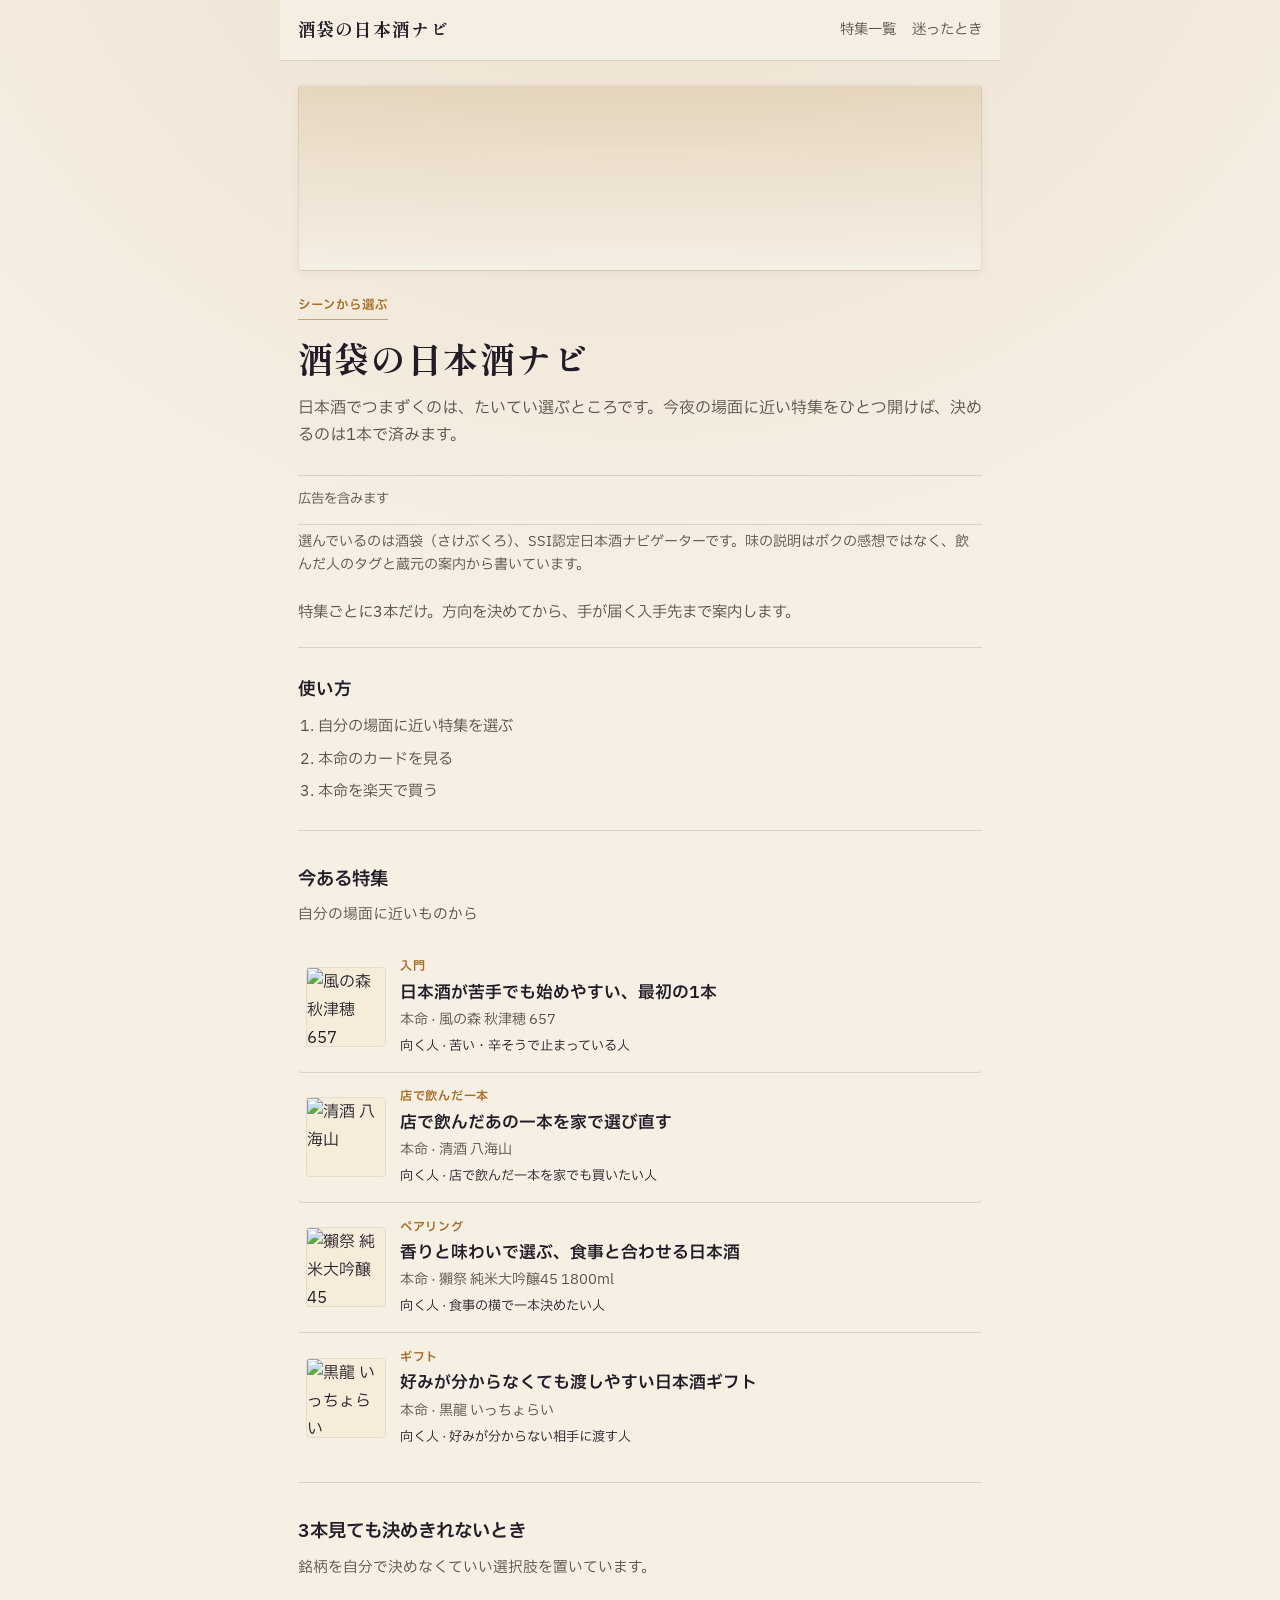
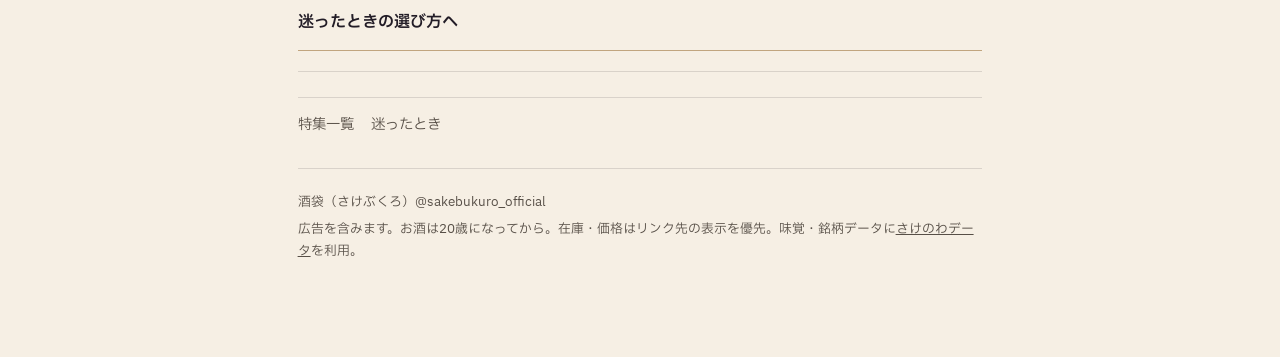
==== index.html @ a102de70 "Publish Wave 9 closing CTAs and Wave 10 article friction. Co-authored-by: Cursor <cursoragent@cursor" ====
<!doctype html>
<html lang="ja">
<head>
  <meta charset="utf-8" />
  <meta name="viewport" content="width=device-width, initial-scale=1" />
  <meta name="description" content="日本酒を避けてきた人と、店で飲んだ一本を家で探している人へ。場面ごとに3本だけ選んで、買える場所まで置いています。" />
  <title>酒袋の日本酒ナビ</title>
  
  <link rel="canonical" href="https://sarima-gh.github.io/sakebukuro-landing/" />
  <meta property="og:type" content="website" />
  <meta property="og:title" content="酒袋の日本酒ナビ" />
  <meta property="og:description" content="日本酒を避けてきた人と、店で飲んだ一本を家で探している人へ。場面ごとに3本だけ選んで、買える場所まで置いています。" />
  <meta property="og:url" content="https://sarima-gh.github.io/sakebukuro-landing/" />
  <meta property="og:site_name" content="酒袋の日本酒ナビ" />
  
  <meta property="og:image" content="https://sarima-gh.github.io/sakebukuro-landing/assets/bg-sake-set.jpg" />
  <meta name="twitter:image" content="https://sarima-gh.github.io/sakebukuro-landing/assets/bg-sake-set.jpg" />

  <meta name="twitter:card" content="summary_large_image" />
  <meta name="twitter:title" content="酒袋の日本酒ナビ" />
  <meta name="twitter:description" content="日本酒を避けてきた人と、店で飲んだ一本を家で探している人へ。場面ごとに3本だけ選んで、買える場所まで置いています。" />

  <link rel="stylesheet" href="./assets/site.css" />
  
</head>
<body>
<header class="site-header">
  <a class="brand" href="./index.html" id="brand-home">酒袋の日本酒ナビ</a>
  <nav>
    <a href="./index.html" id="nav-index" data-nav="index">特集一覧</a>
    <a href="./best.html" id="nav-best" data-nav="best">迷ったとき</a>
  </nav>
</header>
<div class="shell" id="main">

  <section class="hero">
    <span class="eyebrow-label">シーンから選ぶ</span>
    <h1 class="is-brand">酒袋の日本酒ナビ</h1>
    <p class="hook">日本酒でつまずくのは、たいてい選ぶところです。今夜の場面に近い特集をひとつ開けば、決めるのは1本で済みます。</p>
  </section>
  <div class="trust">
    <span>広告を含みます</span>
  </div>
  <p class="face">選んでいるのは酒袋（さけぶくろ）、SSI認定日本酒ナビゲーターです。味の説明はボクの感想ではなく、飲んだ人のタグと蔵元の案内から書いています。</p>
  <section class="concept"><p>特集ごとに3本だけ。方向を決めてから、手が届く入手先まで案内します。</p></section>
  <section class="howto"><h2>使い方</h2><ol><li>自分の場面に近い特集を選ぶ</li><li>本命のカードを見る</li><li>本命を楽天で買う</li></ol></section>
  <section class="panel">
    <h2>今ある特集</h2>
    <p class="sub">自分の場面に近いものから</p>
    <a class="feature-row" href="./p/20260731-amayaguchi_nyumon-a70f2809.html"><div class="feature-thumb"><img src="https://thumbnail.image.rakuten.co.jp/@0_mall/meishu-honpo/cabinet/01/38130001_1.jpg?_ex=200x200" alt="風の森 秋津穂 657" loading="lazy" width="160" height="160" /></div><span><span class="feature-scene">入門</span><span class="feature-title">日本酒が苦手でも始めやすい、最初の1本</span><span class="feature-note">本命 · 風の森 秋津穂 657</span><span class="feature-audience">向く人 · 苦い・辛そうで止まっている人</span></span></a>
<a class="feature-row" href="./p/20260815-izakaya_to_home-mise-no-ippon.html"><div class="feature-thumb"><img src="https://thumbnail.image.rakuten.co.jp/@0_mall/taka-sake/cabinet/hakkaisan/imgrc0084615730.jpg?_ex=200x200" alt="清酒 八海山" loading="lazy" width="160" height="160" /></div><span><span class="feature-scene">店で飲んだ一本</span><span class="feature-title">店で飲んだあの一本を家で選び直す</span><span class="feature-note">本命 · 清酒 八海山</span><span class="feature-audience">向く人 · 店で飲んだ一本を家でも買いたい人</span></span></a>
<a class="feature-row" href="./p/20260803-pairing-da15f584.html"><div class="feature-thumb"><img src="https://thumbnail.image.rakuten.co.jp/@0_gold/syuraku-shop/item/71985_01.jpg?_ex=200x200" alt="獺祭 純米大吟醸45 1800ml" loading="lazy" width="160" height="160" /></div><span><span class="feature-scene">ペアリング</span><span class="feature-title">香りと味わいで選ぶ、食事と合わせる日本酒</span><span class="feature-note">本命 · 獺祭 純米大吟醸45 1800ml</span><span class="feature-audience">向く人 · 食事の横で一本決めたい人</span></span></a>
<a class="feature-row" href="./p/20260805-gift-3d81e2a9.html"><div class="feature-thumb"><img src="https://thumbnail.image.rakuten.co.jp/@0_mall/jizake-watanabe/cabinet/06300917/06300926/imgrc0109044870.jpg?_ex=200x200" alt="黒龍 いっちょらい" loading="lazy" width="160" height="160" /></div><span><span class="feature-scene">ギフト</span><span class="feature-title">好みが分からなくても渡しやすい日本酒ギフト</span><span class="feature-note">本命 · 黒龍 いっちょらい</span><span class="feature-audience">向く人 · 好みが分からない相手に渡す人</span></span></a>
  </section>
  <section class="panel escape-best">
    <h2>3本見ても決めきれないとき</h2>
    <p class="sub">銘柄を自分で決めなくていい選択肢を置いています。</p><a class="escape-row" href="./best.html" data-nav="best">迷ったときの選び方へ</a>
  </section>

  <nav class="site-nav-end" aria-label="サイト内リンク">
    <a href="./index.html" data-nav="index">特集一覧</a>
    <a href="./best.html" data-nav="best">迷ったとき</a>
  </nav>
<footer class="footer">
  <p>酒袋（さけぶくろ）@sakebukuro_official</p>
  <p>広告を含みます。お酒は20歳になってから。在庫・価格はリンク先の表示を優先。味覚・銘柄データに<a href="https://sakenowa.com" rel="noopener">さけのわデータ</a>を利用。</p>
</footer>
</div>


<script>
  (function(){
    var depth = location.pathname.indexOf('/p/') >= 0 ? '../' : './';
    var root = document.documentElement;
    root.style.setProperty('--bg-scene', "url('" + depth + "assets/bg-sake-bottle.jpg')");
    root.style.setProperty('--hero-scene', "url('" + depth + "assets/bg-sake-set.jpg')");
    var base = "https://sarima-gh.github.io/sakebukuro-landing";
    var local = location.protocol === 'file:' || location.hostname === '127.0.0.1' || location.hostname === 'localhost';
    var indexUrl = (!local && base) ? (base + '/') : (depth + 'index.html');
    var bestUrl = (!local && base) ? (base + '/best.html') : (depth + 'best.html');
    document.querySelectorAll('[data-nav="index"]').forEach(function(a){ a.href = indexUrl; });
    document.querySelectorAll('[data-nav="best"]').forEach(function(a){ a.href = bestUrl; });
    var brand = document.getElementById('brand-home');
    if (brand) brand.href = indexUrl;
  })();
</script>

</body>
</html>
---- assets/site.css ----
@import url('https://fonts.googleapis.com/css2?family=Shippori+Mincho:wght@500;700&family=IBM+Plex+Sans+JP:wght@400;500;600&display=swap');

:root {
  --bg: #F6EFE4;
  --paper: #FFFDF9;
  --ink: #221C26;
  --muted: #574F47;
  --accent: #A36F26;
  --accent-press: #83571A;
  --memo: #FFF3CB;
  --line: rgba(42, 36, 48, 0.14);
  --line-subtle: rgba(42, 36, 48, 0.08);
  --kunshu: #E29D8F;
  --soushu: #639B8A;
  --junshu: #B59371;
  --jukushu: #7A5030;
  --sticky-h: 56px;
  --tap: 48px;
  --bg-scene: url('./bg-sake-bottle.jpg');
  --hero-scene: url('./bg-sake-set.jpg');
  --photo-bg: #F5ECD9;
}

* { box-sizing: border-box; }
html { scroll-behavior: smooth; }
body {
  margin: 0;
  min-height: 100vh;
  color: var(--ink);
  font-family: "IBM Plex Sans JP", "Hiragino Sans", sans-serif;
  font-size: 16px;
  line-height: 1.75;
  background:
    radial-gradient(ellipse 120% 70% at 50% -10%, rgba(163,111,38,0.12), transparent 60%),
    linear-gradient(180deg, rgba(246,239,228,0.85) 0%, rgba(246,239,228,0.94) 45%, rgba(246,239,228,0.98) 100%),
    var(--bg-scene) center top / cover no-repeat scroll,
    var(--bg);
}
a { color: var(--ink); }
.shell {
  max-width: 720px;
  margin: 0 auto;
  padding: 0 1.1rem 5.5rem;
}
.site-header {
  position: sticky;
  top: 0;
  z-index: 20;
  display: flex;
  justify-content: space-between;
  align-items: center;
  gap: 1rem;
  max-width: 720px;
  margin: 0 auto;
  padding: 0.9rem 1.1rem;
  background: color-mix(in srgb, var(--bg) 90%, transparent);
  backdrop-filter: blur(12px);
  border-bottom: 1px solid var(--line);
}
.site-header .brand {
  font-family: "Shippori Mincho", serif;
  font-weight: 700;
  font-size: 1.1rem;
  letter-spacing: 0.05em;
  text-decoration: none;
  color: var(--ink);
}
.site-header nav {
  display: flex;
  flex-wrap: wrap;
  gap: 0.65rem 1rem;
  justify-content: flex-end;
}
.site-header nav a {
  font-size: 0.9rem;
  color: var(--muted);
  text-decoration: none;
  border-bottom: 1px solid transparent;
  transition: color 0.15s ease;
}
.site-header nav a:hover { border-color: var(--accent); color: var(--ink); }
.site-nav-end {
  display: flex;
  flex-wrap: wrap;
  gap: 0.65rem 1.1rem;
  margin: 1.5rem 0 0;
  padding: 0.85rem 0 0;
  border-top: 1px solid var(--line);
  font-size: 0.9rem;
}
.site-nav-end a {
  color: var(--muted);
  text-decoration: none;
  border-bottom: 1px solid transparent;
}
.site-nav-end a:hover { border-color: var(--accent); color: var(--ink); }
.back-to-index {
  margin: 1.25rem 0 0.25rem;
  font-size: 0.95rem;
}
.back-to-index a {
  color: var(--ink);
  text-decoration: none;
  border-bottom: 1px solid color-mix(in srgb, var(--accent) 45%, var(--line));
}
.back-to-index a:hover { border-color: var(--accent); }
.hero {
  position: relative;
  padding: 1.5rem 0 0.5rem;
  animation: lamp-in 0.8s ease both;
}
.hero::before {
  content: "";
  display: block;
  height: clamp(8rem, 30vw, 11.5rem);
  margin: 0 0 1.2rem;
  border-radius: 4px;
  background:
    linear-gradient(180deg, rgba(163,111,38,0.14), rgba(246,239,228,0.85)),
    var(--hero-scene) center / cover no-repeat;
  border: 1px solid var(--line-subtle);
  box-shadow: 0 2px 10px rgba(42, 36, 48, 0.05);
}
.eyebrow-label {
  display: inline-block;
  font-size: 0.78rem;
  font-weight: 600;
  letter-spacing: 0.08em;
  color: var(--accent);
  border-bottom: 1.5px solid color-mix(in srgb, var(--accent) 45%, var(--line));
  padding: 0.15rem 0;
  margin-bottom: 0.75rem;
}
.hero h1 {
  font-family: "IBM Plex Sans JP", "Hiragino Sans", sans-serif;
  font-size: clamp(1.5rem, 5vw, 2.05rem);
  font-weight: 600;
  line-height: 1.45;
  letter-spacing: 0.03em;
  margin: 0 0 0.75rem;
  color: var(--ink);
}
.hero h1.is-brand {
  font-family: "Shippori Mincho", serif;
  font-weight: 700;
  font-size: clamp(1.65rem, 5.5vw, 2.2rem);
  letter-spacing: 0.04em;
}
.hero .hook {
  margin: 0;
  color: var(--muted);
  font-size: 1rem;
  line-height: 1.7;
}
.concept {
  margin: 0 0 1.5rem;
  padding: 0.2rem 0 1.25rem;
  border-bottom: 1px solid var(--line);
  color: var(--muted);
  font-size: 0.96rem;
  animation: lamp-in 1s ease both;
  animation-delay: 0.08s;
}
.feature-intro {
  margin: 0 0 1.5rem;
  padding: 1.15rem 1.2rem 1.25rem;
  background: color-mix(in srgb, var(--memo) 60%, var(--paper));
  border: 1px solid color-mix(in srgb, var(--accent) 25%, var(--line));
  border-left: 4px solid var(--accent);
  border-radius: 4px;
  color: var(--ink);
  font-size: 0.95rem;
  box-shadow: 0 2px 8px rgba(42, 36, 48, 0.03);
  animation: lamp-in 1s ease both;
  animation-delay: 0.08s;
}
.feature-intro h2 {
  font-size: 1rem;
  font-weight: 600;
  margin: 0 0 0.5rem;
  color: var(--ink);
}
.feature-intro h2 + p,
.feature-intro h2 + ul { margin-top: 0; }
.feature-intro .intro-block + .intro-block { margin-top: 1.1rem; }
.feature-intro ul {
  margin: 0;
  padding-left: 1.2rem;
  color: var(--muted);
}
.feature-intro li { margin: 0.35rem 0; }
.concept p,
.feature-intro p { margin: 0 0 0.65rem; }
.concept p:last-child,
.feature-intro p:last-child { margin-bottom: 0; }
.trust {
  display: flex;
  flex-wrap: wrap;
  gap: 0.5rem 1rem;
  margin: 1.1rem 0 0.35rem;
  padding: 0.75rem 0;
  border-top: 1px solid var(--line);
  border-bottom: 1px solid var(--line);
  font-size: 0.84rem;
  color: var(--muted);
}
.face {
  margin: 0 0 1.25rem;
  color: var(--muted);
  font-size: 0.88rem;
  line-height: 1.65;
}
.howto {
  margin: 0 0 1.6rem;
  padding: 0.2rem 0 1.2rem;
  border-bottom: 1px solid var(--line);
}
.howto h2 {
  font-size: 1.1rem;
  font-weight: 600;
  margin: 0 0 0.55rem;
}
.howto ol {
  margin: 0;
  padding-left: 1.25rem;
  color: var(--muted);
  font-size: 0.95rem;
}
.howto li { margin: 0.35rem 0; }
.stance {
  margin: 0 0 1.6rem;
  padding: 0.2rem 0 1.2rem;
  border-bottom: 1px solid var(--line);
}
.stance h2 {
  font-size: 1.1rem;
  font-weight: 600;
  margin: 0 0 0.55rem;
}
.stance p {
  margin: 0 0 0.65rem;
  color: var(--muted);
  font-size: 0.92rem;
  line-height: 1.75;
}
.stance p:last-child { margin-bottom: 0; }
.criteria {
  margin: 0 0 1.6rem;
  padding: 0.9rem 0 1.2rem;
  border-bottom: 1px solid var(--line);
}
.criteria h2 {
  font-size: 1.1rem;
  font-weight: 600;
  margin: 0 0 0.6rem;
}
.criteria ol {
  margin: 0;
  padding-left: 1.25rem;
  color: var(--muted);
  font-size: 0.94rem;
}
.criteria li { margin: 0.3rem 0; }

.pick-label {
  font-size: 0.74rem;
  font-weight: 500;
  color: var(--muted);
  border: 1px solid var(--line);
  border-radius: 3px;
  padding: 0.12rem 0.5rem;
}

.jump {
  display: flex;
  gap: 0.5rem;
  overflow-x: auto;
  -webkit-overflow-scrolling: touch;
  margin: 0.15rem 0 1.35rem;
  padding: 0.1rem 0 0.55rem;
  scrollbar-width: thin;
}
.jump a {
  flex: 0 0 auto;
  display: inline-flex;
  align-items: center;
  gap: 0.35rem;
  min-height: 44px;
  padding: 0.35rem 0.85rem;
  border: 1px solid var(--line);
  border-radius: 999px;
  background: var(--paper);
  text-decoration: none;
  font-size: 0.86rem;
  font-weight: 500;
  color: var(--ink);
  white-space: nowrap;
}
.jump a:hover { border-color: var(--accent); }
.jump .jump-hero {
  border-color: color-mix(in srgb, var(--accent) 50%, var(--line));
  background: color-mix(in srgb, var(--accent) 10%, var(--paper));
}
.jump-mark {
  font-size: 0.7rem;
  font-weight: 600;
  letter-spacing: 0.06em;
  color: var(--accent);
}
.jump .jump-bridge {
  border: none;
  background: transparent;
  border-radius: 0;
  text-decoration: underline;
  text-underline-offset: 0.18em;
  color: var(--muted);
  font-weight: 500;
  padding-left: 0.35rem;
  padding-right: 0.35rem;
}
.jump .jump-bridge:hover {
  border-color: transparent;
  color: var(--ink);
}

.hero-strip {
  display: grid;
  grid-template-columns: 88px 1fr;
  gap: 0.9rem;
  align-items: start;
  margin: 0 0 1.4rem;
  padding: 0.85rem 0.2rem 1.1rem;
  border-bottom: 1px solid var(--line);
}
.hero-strip-thumb {
  display: block;
  width: 88px;
  height: 88px;
  overflow: hidden;
  background: var(--photo-bg);
  border-radius: 4px;
  border: 1px solid var(--line-subtle);
  text-decoration: none;
}
.hero-strip-thumb img {
  width: 100%;
  height: 100%;
  object-fit: contain;
  display: block;
  background: var(--photo-bg);
}
.hero-strip-thumb.is-empty {
  background: color-mix(in srgb, var(--accent) 12%, var(--photo-bg));
}
.hero-strip-body .pick-label { margin-bottom: 0.2rem; }
.hero-strip-name {
  font-weight: 600;
  font-size: 1.08rem;
  line-height: 1.4;
  margin: 0 0 0.25rem;
}
.hero-strip-fit {
  margin: 0 0 0.7rem;
  font-size: 0.88rem;
  color: var(--muted);
  line-height: 1.5;
}
.hero-strip .btn-row { margin-top: 0.15rem; }
.hero-strip .btn { width: 100%; font-size: 0.9rem; }
.hero-strip-escape {
  margin: 0.55rem 0 0;
  font-size: 0.86rem;
  line-height: 1.5;
}
.hero-strip-escape a {
  color: var(--muted);
  text-decoration: underline;
  text-underline-offset: 0.18em;
}
.hero-strip-escape a:hover { color: var(--ink); }

.escape-row {
  display: block;
  margin-top: 0.35rem;
  padding: 0.85rem 0;
  font-weight: 600;
  text-decoration: none;
  color: var(--ink);
  border-bottom: 1px solid color-mix(in srgb, var(--accent) 45%, var(--line));
}
.escape-row:hover { border-color: var(--accent); }
.escape-best .sub { margin-bottom: 0.2rem; }

.compare {
  margin: 0 0 1.6rem;
  padding: 0.2rem 0 1.2rem;
  border-bottom: 1px solid var(--line);
}
.compare h2 {
  font-size: 1.12rem;
  font-weight: 600;
  margin: 0 0 0.4rem;
}
.compare .sub { margin: 0 0 0.85rem; color: var(--muted); font-size: 0.9rem; }
.compare-wrap {
  overflow-x: auto;
  -webkit-overflow-scrolling: touch;
  border: 1px solid var(--line);
  border-radius: 4px;
  background: var(--paper);
}
.compare-table {
  width: 100%;
  border-collapse: collapse;
  font-size: 0.88rem;
  min-width: 28rem;
}
.compare-table th,
.compare-table td {
  padding: 0.7rem 0.75rem;
  text-align: left;
  vertical-align: top;
  border-bottom: 1px solid var(--line-subtle);
}
.compare-table th {
  font-size: 0.74rem;
  font-weight: 600;
  letter-spacing: 0.04em;
  color: var(--muted);
  background: color-mix(in srgb, var(--memo) 45%, var(--paper));
}
.compare-table tr:last-child td { border-bottom: none; }
.compare-table a {
  font-weight: 600;
  text-decoration: none;
  border-bottom: 1px solid color-mix(in srgb, var(--accent) 40%, transparent);
}
.compare-table a:hover { border-color: var(--accent); }
.compare-hero {
  font-size: 0.7rem;
  font-weight: 600;
  color: var(--accent);
  margin-left: 0.35rem;
}

.card {
  position: relative;
  display: grid;
  grid-template-columns: 6px 1fr;
  margin: 0 0 1.35rem;
  background: var(--paper);
  border: 1px solid color-mix(in srgb, var(--accent) 16%, var(--line));
  border-radius: 4px;
  box-shadow: 0 2px 8px rgba(42, 36, 48, 0.04);
  scroll-margin-top: 5.5rem;
  overflow: hidden;
}
.card.is-highlight {
  border-color: var(--accent);
  box-shadow: 0 3px 12px rgba(163, 111, 38, 0.12);
}
.card-rail { background: var(--ink); opacity: 0.25; }
.type-kunshu .card-rail { background: var(--kunshu); opacity: 1; }
.type-soushu .card-rail { background: var(--soushu); opacity: 1; }
.type-junshu .card-rail { background: var(--junshu); opacity: 1; }
.type-jukushu .card-rail { background: var(--jukushu); opacity: 1; }
.card-body { padding: 1.1rem 1rem 1.25rem 1.1rem; }
.card-head { display: flex; flex-wrap: wrap; gap: 0.45rem; align-items: center; margin-bottom: 0.4rem; }
.hero-mark {
  font-size: 0.74rem;
  font-weight: 600;
  letter-spacing: 0.06em;
  color: var(--accent);
  background: color-mix(in srgb, var(--accent) 10%, transparent);
  border: 1px solid color-mix(in srgb, var(--accent) 40%, transparent);
  border-radius: 3px;
  padding: 0.12rem 0.5rem;
}
.chip-flag {
  color: var(--accent);
  border-color: color-mix(in srgb, var(--accent) 50%, var(--line));
  background: color-mix(in srgb, var(--accent) 10%, transparent);
}
.selection-reason {
  margin: 0 0 0.85rem;
  font-size: 0.9rem;
  line-height: 1.55;
  color: var(--ink);
}
.selection-reason-label {
  display: block;
  margin: 0 0 0.2rem;
  font-size: 0.76rem;
  font-weight: 600;
  letter-spacing: 0.04em;
  color: var(--muted);
}
.card h3 {
  font-size: 1.25rem;
  font-weight: 600;
  line-height: 1.4;
  margin: 0.3rem 0 0.3rem;
  color: var(--ink);
}
.card-meta { margin: 0 0 0.75rem; color: var(--muted); font-size: 0.88rem; }
.card-photo,
.hero-photo {
  margin: 0 auto 0.9rem;
  width: 100%;
  max-width: 220px;
  aspect-ratio: 1 / 1;
  overflow: hidden;
  background: var(--photo-bg);
  border: 1px solid var(--line);
  border-radius: 4px;
}
.card-photo img,
.hero-photo img {
  width: 100%;
  height: 100%;
  object-fit: contain;
  object-position: center;
  display: block;
  padding: 0.7rem;
  box-sizing: border-box;
  background: var(--photo-bg);
}

.feature-row {
  display: grid;
  grid-template-columns: 80px 1fr;
  gap: 0.9rem;
  align-items: center;
  padding: 0.85rem 0.5rem;
  border-bottom: 1px solid var(--line);
  text-decoration: none;
  color: inherit;
  border-radius: 4px;
  transition: background-color 0.15s ease;
}
.feature-row:hover {
  background-color: rgba(163, 111, 38, 0.05);
}
.feature-row:last-child { border-bottom: none; }
.feature-thumb,
.offer-thumb {
  display: block;
  width: 80px;
  height: 80px;
  overflow: hidden;
  background: var(--photo-bg);
  border-radius: 4px;
  border: 1px solid var(--line-subtle);
  text-decoration: none;
}
.feature-thumb img,
.offer-thumb img {
  width: 100%;
  height: 100%;
  object-fit: contain;
  display: block;
  background: var(--photo-bg);
}
.feature-thumb.is-empty,
.offer-thumb.is-empty {
  background:
    linear-gradient(145deg, color-mix(in srgb, var(--accent) 18%, var(--photo-bg)), var(--photo-bg));
}
.feature-scene {
  display: block;
  font-size: 0.76rem;
  font-weight: 600;
  letter-spacing: 0.06em;
  color: var(--accent);
  margin-bottom: 0.2rem;
}
.feature-title {
  display: block;
  font-weight: 600;
  font-size: 1.05rem;
  line-height: 1.4;
  margin-bottom: 0.25rem;
}
.feature-note { display: block; font-size: 0.88rem; color: var(--muted); }
.feature-audience {
  display: block;
  font-size: 0.82rem;
  color: var(--ink);
  margin-top: 0.15rem;
}

.offer-row {
  display: grid;
  grid-template-columns: 80px 1fr;
  gap: 0.85rem;
  align-items: start;
  margin: 0.9rem 0;
}
.offer-body .btn { width: 100%; }
.evergreen-bridge {
  scroll-margin-top: 5.5rem;
}
.evergreen-bridge.is-highlight {
  outline: 1px solid var(--accent);
  outline-offset: 6px;
}
.offer-sales {
  margin: 0 0 1.6rem;
  padding: 0 0 1.4rem;
  border-bottom: 1px solid var(--line);
  scroll-margin-top: 5.5rem;
}
.offer-sales:last-of-type {
  border-bottom: 0;
  margin-bottom: 0;
  padding-bottom: 0;
}
.offer-sales-head {
  display: grid;
  grid-template-columns: 80px 1fr;
  gap: 0.85rem;
  align-items: start;
  margin-bottom: 0.85rem;
}
.offer-sales h3 {
  font-size: 1.12rem;
  font-weight: 600;
  margin: 0 0 0.35rem;
  line-height: 1.4;
}
.offer-sales .note {
  margin: 0;
  font-size: 0.9rem;
  color: var(--muted);
  line-height: 1.6;
}
.offer-sales .btn-row { margin-top: 0.15rem; }
.offer-sales .btn { width: 100%; }
.offer-facts { margin: 0 0 0.9rem; }
.offer-fact { margin: 0 0 0.7rem; }
.offer-fact:last-child { margin-bottom: 0; }
.offer-fact-label {
  margin: 0 0 0.2rem;
  font-size: 0.76rem;
  font-weight: 600;
  letter-spacing: 0.04em;
  color: var(--muted);
}
.offer-fact p {
  margin: 0;
  font-size: 0.92rem;
  line-height: 1.7;
  color: var(--ink);
}

.radar-details {
  margin: 0.35rem 0 0.85rem;
  border: 1px solid var(--line);
  border-radius: 4px;
  padding: 0.35rem 0.7rem 0.45rem;
  background: rgba(255,255,255,0.4);
}
.radar-details summary {
  cursor: pointer;
  font-size: 0.82rem;
  color: var(--muted);
  list-style: none;
}
.radar-details summary::-webkit-details-marker { display: none; }
.radar-details summary::before {
  content: "▸ ";
  color: var(--accent);
}
.radar-details[open] summary::before { content: "▾ "; }
.radar-details[open] .radar { margin-bottom: 0.2rem; }
.radar {
  margin: 0.6rem auto 0.8rem;
  max-width: 220px;
  text-align: center;
}
.radar svg { display: block; margin: 0 auto; width: 200px; height: 200px; }
.radar-caption {
  margin: 0.35rem 0 0;
  font-size: 0.76rem;
  color: var(--muted);
  line-height: 1.45;
}
.radar-grid { fill: none; stroke: rgba(42,36,48,0.14); stroke-width: 1; }
.radar-spoke { stroke: rgba(42,36,48,0.16); stroke-width: 1; }
.radar-area { fill: rgba(163,111,38,0.24); stroke: var(--accent); stroke-width: 1.5; }
.radar-label {
  fill: var(--muted);
  font-size: 9px;
  text-anchor: middle;
  dominant-baseline: middle;
  font-family: "IBM Plex Sans JP", sans-serif;
}
.tags-block { margin: 0 0 0.7rem; }
.tags-label {
  margin: 0 0 0.35rem;
  font-size: 0.76rem;
  font-weight: 600;
  letter-spacing: 0.04em;
  color: var(--muted);
}
.sweetness {
  display: flex;
  align-items: center;
  gap: 0.35rem;
  margin: 0.45rem 0 0.7rem;
}
.sweet-label { font-size: 0.74rem; color: var(--muted); }
.sweet-cell {
  width: 1.1rem;
  height: 0.45rem;
  background: rgba(42,36,48,0.12);
  border-radius: 1px;
}
.sweet-cell.on { background: var(--accent); }
.tags { display: flex; flex-wrap: wrap; gap: 0.38rem; margin-bottom: 0.8rem; }
.rakuten-review { margin: 0 0 0.6rem; font-size: 0.88rem; color: var(--muted); }
.tag {
  font-size: 0.78rem;
  color: var(--muted);
  border-bottom: 1px solid var(--line);
  padding: 0.1rem 0;
}
.serve-temp-block { margin: 0 0 0.8rem; }
.serve-temp-label {
  margin: 0 0 0.25rem;
  font-size: 0.76rem;
  font-weight: 600;
  letter-spacing: 0.04em;
  color: var(--muted);
}
.serve-temp-value {
  margin: 0;
  font-size: 0.94rem;
  font-weight: 500;
  color: var(--ink);
}

.memo {
  background: var(--memo);
  padding: 0.85rem 0.95rem;
  margin: 0 0 0.95rem;
  border-left: 4px solid var(--accent);
  border-radius: 0 4px 4px 0;
  box-shadow: 0 1px 4px rgba(42, 36, 48, 0.04);
}
.memo-label {
  margin: 0 0 0.3rem;
  font-size: 0.76rem;
  font-weight: 600;
  letter-spacing: 0.08em;
  color: var(--accent-press);
}
.memo p { margin: 0; font-size: 0.94rem; line-height: 1.65; }
.memo-tasting { margin-top: 0.45rem !important; color: var(--muted); }

.feature-hint {
  margin: -0.25rem 0 0.9rem;
  padding: 0.7rem 0 0;
  border-top: 1px dashed var(--line);
}
.feature-hint-label {
  margin: 0 0 0.35rem;
  font-size: 0.74rem;
  font-weight: 600;
  letter-spacing: 0.08em;
  color: var(--accent-press);
}
.feature-hint-list {
  margin: 0;
  padding: 0;
  list-style: none;
  display: grid;
  gap: 0.25rem;
}
.feature-hint-list li {
  margin: 0;
  padding: 0 0 0 0.85rem;
  position: relative;
  font-size: 0.9rem;
  color: var(--ink);
  line-height: 1.55;
}
.feature-hint-list li::before {
  content: "·";
  position: absolute;
  left: 0.15rem;
  color: var(--accent);
  font-weight: 700;
}
.btn-row { display: grid; gap: 0.55rem; }
.btn-row.secondary { margin-top: 0.5rem; }
.btn {
  min-height: var(--tap);
  display: inline-flex;
  align-items: center;
  justify-content: center;
  padding: 0.75rem 1.1rem;
  text-decoration: none;
  font-weight: 600;
  font-size: 0.96rem;
  letter-spacing: 0.03em;
  border-radius: 4px;
  border: none;
  transition: background-color 0.15s ease, transform 0.05s ease;
}
.btn:active { transform: translateY(1px); }
.btn-primary {
  background: var(--accent);
  color: #ffffff;
  box-shadow: 0 2px 6px rgba(163, 111, 38, 0.25);
}
.btn-primary:hover { background: var(--accent-press); }
.btn-ghost {
  background: transparent;
  color: var(--ink);
  border: 1px solid var(--line);
}
.btn.disabled { opacity: 0.45; pointer-events: none; }

.panel {
  margin: 1.6rem 0;
  padding: 0.4rem 0 1.25rem;
  border-bottom: 1px solid var(--line);
  animation: lamp-in 0.85s ease both;
}
.panel h2 {
  font-size: 1.15rem;
  font-weight: 600;
  margin: 0 0 0.45rem;
}
.panel .sub { margin: 0 0 0.9rem; color: var(--muted); font-size: 0.92rem; }
.offer { margin: 0 0 0.9rem; }
.offer .note { margin: 0.35rem 0 0; font-size: 0.85rem; color: var(--muted); }

.footer {
  margin-top: 1.85rem;
  padding-top: 1.1rem;
  border-top: 1px solid var(--line);
  font-size: 0.8rem;
  color: var(--muted);
  line-height: 1.7;
}
.footer p { margin: 0.35rem 0; }
.footer a { color: inherit; }

.sticky-cta {
  position: fixed;
  left: 0; right: 0; bottom: 0;
  z-index: 30;
  display: none;
  align-items: center;
  justify-content: space-between;
  gap: 0.75rem;
  min-height: var(--sticky-h);
  padding: 0.55rem 1rem calc(0.55rem + env(safe-area-inset-bottom));
  background: var(--paper);
  border-top: 1px solid var(--line);
  box-shadow: 0 -4px 18px rgba(42,36,48,0.08);
}
.sticky-cta.is-on { display: flex; }
.sticky-cta .name {
  font-size: 0.86rem;
  color: var(--muted);
  overflow: hidden;
  text-overflow: ellipsis;
  white-space: nowrap;
  max-width: 48%;
}
.sticky-cta .btn {
  flex: 1;
  max-width: 16rem;
  font-size: 0.88rem;
  padding: 0.65rem 0.75rem;
}

@keyframes lamp-in {
  from { opacity: 0; transform: translateY(8px); }
  to { opacity: 1; transform: translateY(0); }
}
@media (prefers-reduced-motion: reduce) {
  *, *::before { animation: none !important; }
}
@media (min-width: 900px) {
  .sticky-cta { display: none !important; }
}
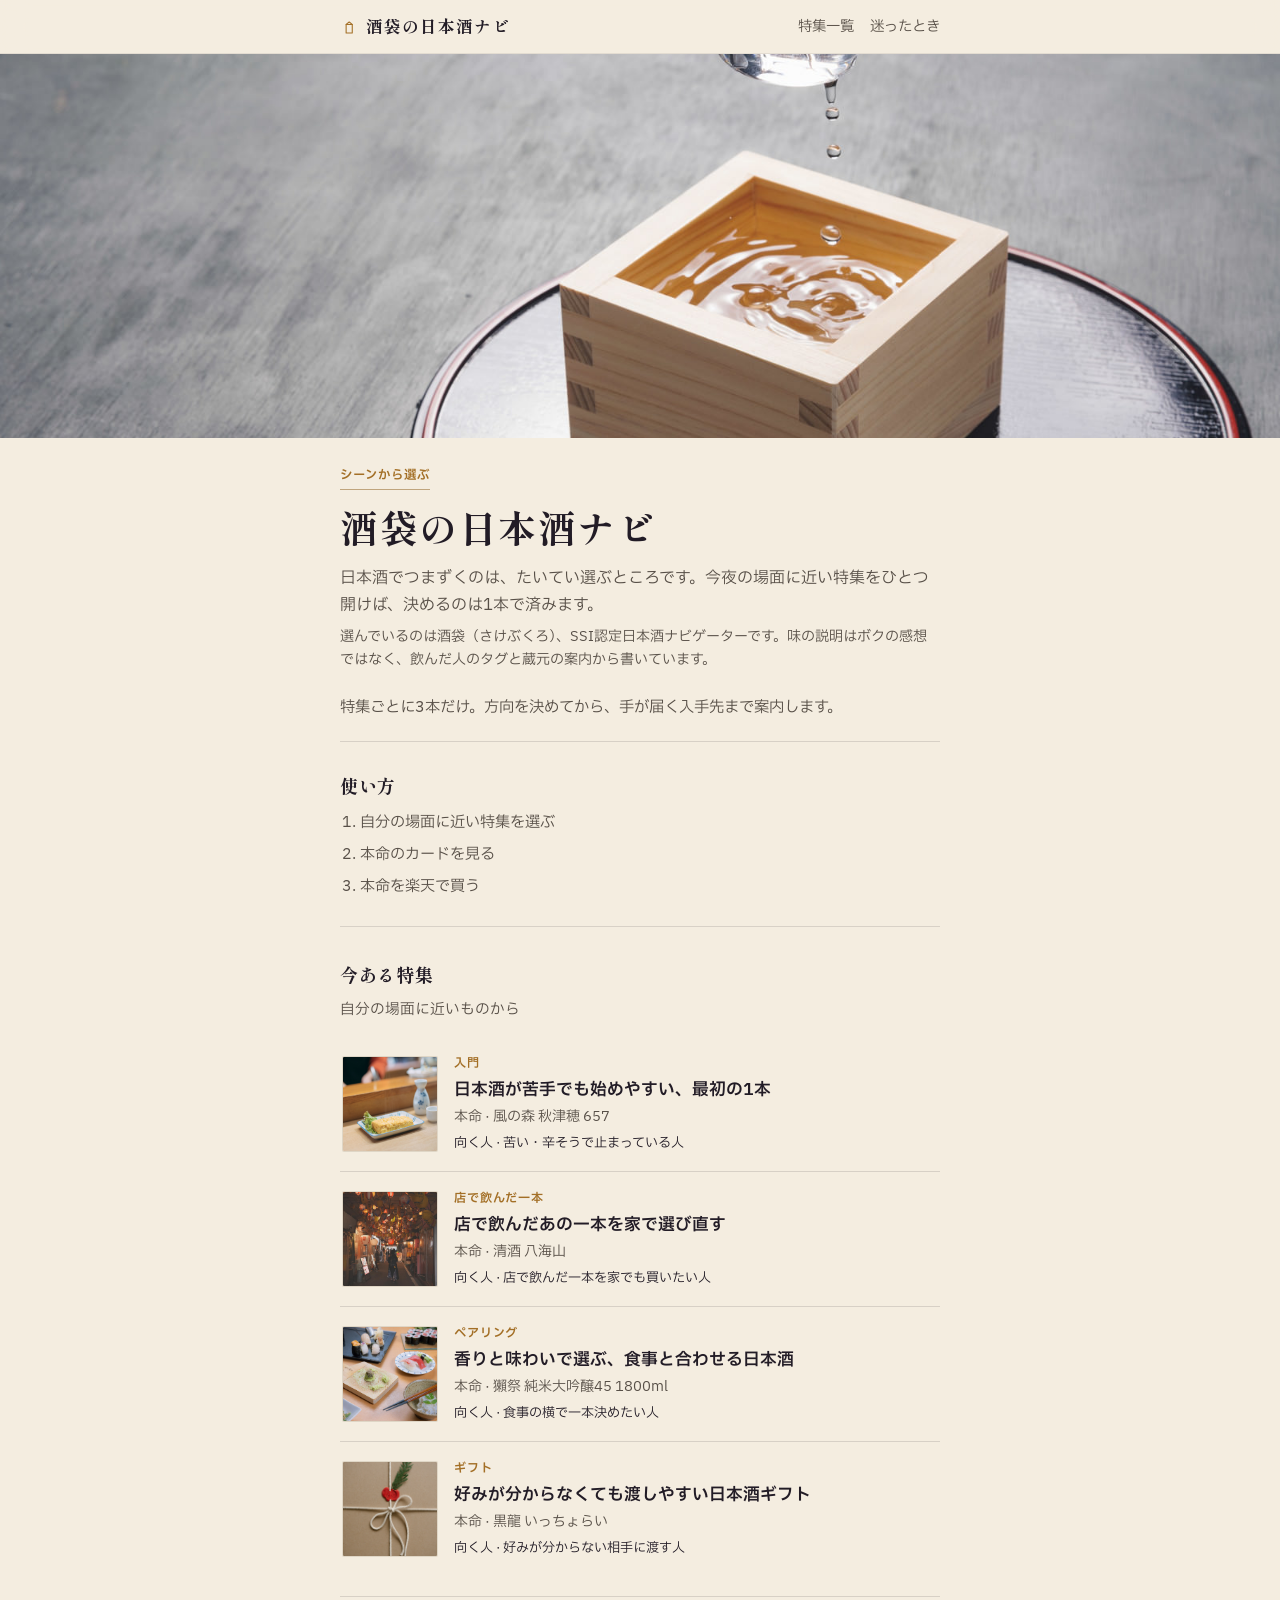
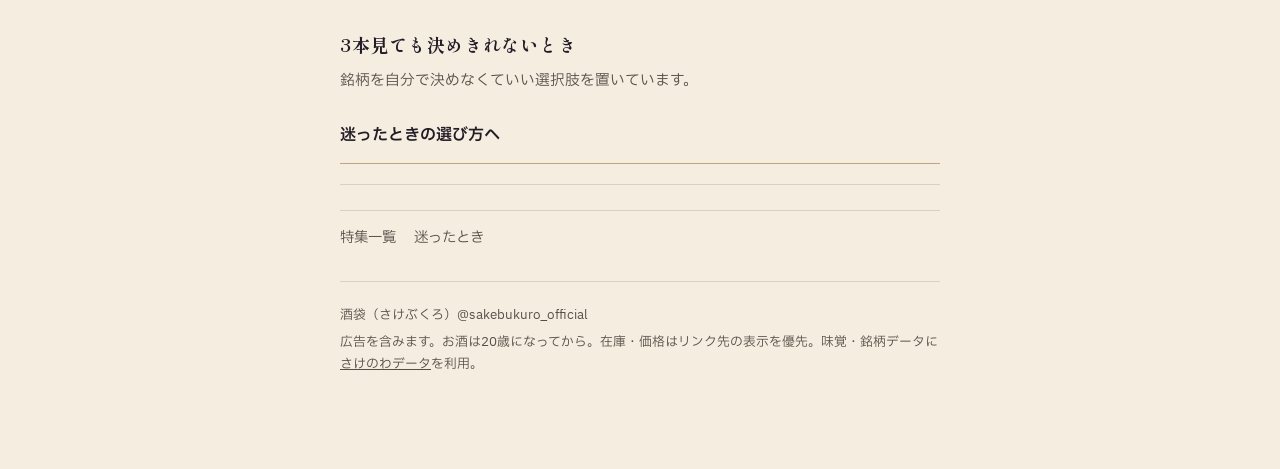
==== commit c67a1162: "Publish scene photos, footer ads, and full-width header. Co-authored-by: Cursor <cursoragent@cursor." ====
--- a/index.html
+++ b/index.html
@@ -13,24 +13,30 @@
   <meta property="og:url" content="https://sarima-gh.github.io/sakebukuro-landing/" />
   <meta property="og:site_name" content="酒袋の日本酒ナビ" />
   
-  <meta property="og:image" content="https://sarima-gh.github.io/sakebukuro-landing/assets/bg-sake-set.jpg" />
-  <meta name="twitter:image" content="https://sarima-gh.github.io/sakebukuro-landing/assets/bg-sake-set.jpg" />
+  <meta property="og:image" content="https://sarima-gh.github.io/sakebukuro-landing/assets/scene-index.jpg" />
+  <meta name="twitter:image" content="https://sarima-gh.github.io/sakebukuro-landing/assets/scene-index.jpg" />
 
   <meta name="twitter:card" content="summary_large_image" />
   <meta name="twitter:title" content="酒袋の日本酒ナビ" />
   <meta name="twitter:description" content="日本酒を避けてきた人と、店で飲んだ一本を家で探している人へ。場面ごとに3本だけ選んで、買える場所まで置いています。" />
 
+  <link rel="icon" href="./assets/favicon.svg" type="image/svg+xml" />
   <link rel="stylesheet" href="./assets/site.css" />
   
 </head>
 <body>
 <header class="site-header">
-  <a class="brand" href="./index.html" id="brand-home">酒袋の日本酒ナビ</a>
+  <div class="site-header-inner">
+  <a class="brand" href="./index.html" id="brand-home"><svg class="brand-mark" viewBox="0 0 24 24" aria-hidden="true"><path d="M8 8.4 12 5.2 16 8.4v11.2H8V8.4z" fill="none" stroke="currentColor" stroke-width="1.4" stroke-linejoin="round"/><path d="M8 8.4h8" fill="none" stroke="currentColor" stroke-width="1.4" stroke-linecap="round"/></svg>酒袋の日本酒ナビ</a>
   <nav>
     <a href="./index.html" id="nav-index" data-nav="index">特集一覧</a>
     <a href="./best.html" id="nav-best" data-nav="best">迷ったとき</a>
   </nav>
+  </div>
 </header>
+<figure class="hero-bleed">
+  <img src="./assets/scene-index.jpg" alt="升に注がれる日本酒" width="1600" height="1067" />
+</figure>
 <div class="shell" id="main">
 
   <section class="hero">
@@ -38,19 +44,16 @@
     <h1 class="is-brand">酒袋の日本酒ナビ</h1>
     <p class="hook">日本酒でつまずくのは、たいてい選ぶところです。今夜の場面に近い特集をひとつ開けば、決めるのは1本で済みます。</p>
   </section>
-  <div class="trust">
-    <span>広告を含みます</span>
-  </div>
   <p class="face">選んでいるのは酒袋（さけぶくろ）、SSI認定日本酒ナビゲーターです。味の説明はボクの感想ではなく、飲んだ人のタグと蔵元の案内から書いています。</p>
   <section class="concept"><p>特集ごとに3本だけ。方向を決めてから、手が届く入手先まで案内します。</p></section>
   <section class="howto"><h2>使い方</h2><ol><li>自分の場面に近い特集を選ぶ</li><li>本命のカードを見る</li><li>本命を楽天で買う</li></ol></section>
   <section class="panel">
     <h2>今ある特集</h2>
     <p class="sub">自分の場面に近いものから</p>
-    <a class="feature-row" href="./p/20260731-amayaguchi_nyumon-a70f2809.html"><div class="feature-thumb"><img src="https://thumbnail.image.rakuten.co.jp/@0_mall/meishu-honpo/cabinet/01/38130001_1.jpg?_ex=200x200" alt="風の森 秋津穂 657" loading="lazy" width="160" height="160" /></div><span><span class="feature-scene">入門</span><span class="feature-title">日本酒が苦手でも始めやすい、最初の1本</span><span class="feature-note">本命 · 風の森 秋津穂 657</span><span class="feature-audience">向く人 · 苦い・辛そうで止まっている人</span></span></a>
-<a class="feature-row" href="./p/20260815-izakaya_to_home-mise-no-ippon.html"><div class="feature-thumb"><img src="https://thumbnail.image.rakuten.co.jp/@0_mall/taka-sake/cabinet/hakkaisan/imgrc0084615730.jpg?_ex=200x200" alt="清酒 八海山" loading="lazy" width="160" height="160" /></div><span><span class="feature-scene">店で飲んだ一本</span><span class="feature-title">店で飲んだあの一本を家で選び直す</span><span class="feature-note">本命 · 清酒 八海山</span><span class="feature-audience">向く人 · 店で飲んだ一本を家でも買いたい人</span></span></a>
-<a class="feature-row" href="./p/20260803-pairing-da15f584.html"><div class="feature-thumb"><img src="https://thumbnail.image.rakuten.co.jp/@0_gold/syuraku-shop/item/71985_01.jpg?_ex=200x200" alt="獺祭 純米大吟醸45 1800ml" loading="lazy" width="160" height="160" /></div><span><span class="feature-scene">ペアリング</span><span class="feature-title">香りと味わいで選ぶ、食事と合わせる日本酒</span><span class="feature-note">本命 · 獺祭 純米大吟醸45 1800ml</span><span class="feature-audience">向く人 · 食事の横で一本決めたい人</span></span></a>
-<a class="feature-row" href="./p/20260805-gift-3d81e2a9.html"><div class="feature-thumb"><img src="https://thumbnail.image.rakuten.co.jp/@0_mall/jizake-watanabe/cabinet/06300917/06300926/imgrc0109044870.jpg?_ex=200x200" alt="黒龍 いっちょらい" loading="lazy" width="160" height="160" /></div><span><span class="feature-scene">ギフト</span><span class="feature-title">好みが分からなくても渡しやすい日本酒ギフト</span><span class="feature-note">本命 · 黒龍 いっちょらい</span><span class="feature-audience">向く人 · 好みが分からない相手に渡す人</span></span></a>
+    <a class="feature-row" href="./p/20260731-amayaguchi_nyumon-a70f2809.html"><div class="feature-thumb is-counter"><img src="./assets/scene-nyumon.jpg" alt="カウンターに並んだ厚焼き玉子と酒器" loading="lazy" width="160" height="160" /></div><span><span class="feature-scene">入門</span><span class="feature-title">日本酒が苦手でも始めやすい、最初の1本</span><span class="feature-note">本命 · 風の森 秋津穂 657</span><span class="feature-audience">向く人 · 苦い・辛そうで止まっている人</span></span></a>
+<a class="feature-row" href="./p/20260815-izakaya_to_home-mise-no-ippon.html"><div class="feature-thumb is-lanterns"><img src="./assets/scene-izakaya.jpg" alt="提灯の灯る飲み屋の路地" loading="lazy" width="160" height="160" /></div><span><span class="feature-scene">店で飲んだ一本</span><span class="feature-title">店で飲んだあの一本を家で選び直す</span><span class="feature-note">本命 · 清酒 八海山</span><span class="feature-audience">向く人 · 店で飲んだ一本を家でも買いたい人</span></span></a>
+<a class="feature-row" href="./p/20260803-pairing-da15f584.html"><div class="feature-thumb"><img src="./assets/scene-pairing.jpg" alt="寿司と刺身が並ぶ食卓" loading="lazy" width="160" height="160" /></div><span><span class="feature-scene">ペアリング</span><span class="feature-title">香りと味わいで選ぶ、食事と合わせる日本酒</span><span class="feature-note">本命 · 獺祭 純米大吟醸45 1800ml</span><span class="feature-audience">向く人 · 食事の横で一本決めたい人</span></span></a>
+<a class="feature-row" href="./p/20260805-gift-3d81e2a9.html"><div class="feature-thumb is-portrait"><img src="./assets/scene-gift.jpg" alt="クラフト紙に紐と赤い封をした贈り物" loading="lazy" width="160" height="160" /></div><span><span class="feature-scene">ギフト</span><span class="feature-title">好みが分からなくても渡しやすい日本酒ギフト</span><span class="feature-note">本命 · 黒龍 いっちょらい</span><span class="feature-audience">向く人 · 好みが分からない相手に渡す人</span></span></a>
   </section>
   <section class="panel escape-best">
     <h2>3本見ても決めきれないとき</h2>
@@ -71,9 +74,6 @@
 <script>
   (function(){
     var depth = location.pathname.indexOf('/p/') >= 0 ? '../' : './';
-    var root = document.documentElement;
-    root.style.setProperty('--bg-scene', "url('" + depth + "assets/bg-sake-bottle.jpg')");
-    root.style.setProperty('--hero-scene', "url('" + depth + "assets/bg-sake-set.jpg')");
     var base = "https://sarima-gh.github.io/sakebukuro-landing";
     var local = location.protocol === 'file:' || location.hostname === '127.0.0.1' || location.hostname === 'localhost';
     var indexUrl = (!local && base) ? (base + '/') : (depth + 'index.html');
--- a/assets/site.css
+++ b/assets/site.css
@@ -1,8 +1,8 @@
 @import url('https://fonts.googleapis.com/css2?family=Shippori+Mincho:wght@500;700&family=IBM+Plex+Sans+JP:wght@400;500;600&display=swap');
 
 :root {
-  --bg: #F6EFE4;
-  --paper: #FFFDF9;
+  --bg: #F4EDE0;
+  --paper: #FFFDF8;
   --ink: #221C26;
   --muted: #574F47;
   --accent: #A36F26;
@@ -16,9 +16,7 @@
   --jukushu: #7A5030;
   --sticky-h: 56px;
   --tap: 48px;
-  --bg-scene: url('./bg-sake-bottle.jpg');
-  --hero-scene: url('./bg-sake-set.jpg');
-  --photo-bg: #F5ECD9;
+  --photo-bg: #EFE6D4;
 }
 
 * { box-sizing: border-box; }
@@ -30,40 +28,48 @@
   font-family: "IBM Plex Sans JP", "Hiragino Sans", sans-serif;
   font-size: 16px;
   line-height: 1.75;
-  background:
-    radial-gradient(ellipse 120% 70% at 50% -10%, rgba(163,111,38,0.12), transparent 60%),
-    linear-gradient(180deg, rgba(246,239,228,0.85) 0%, rgba(246,239,228,0.94) 45%, rgba(246,239,228,0.98) 100%),
-    var(--bg-scene) center top / cover no-repeat scroll,
-    var(--bg);
+  background: var(--bg);
 }
 a { color: var(--ink); }
 .shell {
-  max-width: 720px;
+  max-width: 40rem;
   margin: 0 auto;
-  padding: 0 1.1rem 5.5rem;
+  padding: 0 1.25rem 5.5rem;
 }
 .site-header {
   position: sticky;
   top: 0;
   z-index: 20;
+  width: 100%;
+  background: color-mix(in srgb, var(--bg) 82%, transparent);
+  backdrop-filter: blur(14px);
+  border-bottom: 1px solid var(--line-subtle);
+}
+.site-header-inner {
   display: flex;
   justify-content: space-between;
   align-items: center;
   gap: 1rem;
-  max-width: 720px;
+  max-width: 40rem;
   margin: 0 auto;
-  padding: 0.9rem 1.1rem;
-  background: color-mix(in srgb, var(--bg) 90%, transparent);
-  backdrop-filter: blur(12px);
-  border-bottom: 1px solid var(--line);
+  padding: 0.75rem 1.25rem;
 }
 .site-header .brand {
+  display: inline-flex;
+  align-items: center;
+  gap: 0.45rem;
   font-family: "Shippori Mincho", serif;
   font-weight: 700;
-  font-size: 1.1rem;
-  letter-spacing: 0.05em;
-  text-decoration: none;
-  color: var(--ink);
+  font-size: 1.05rem;
+  letter-spacing: 0.06em;
+  text-decoration: none;
+  color: var(--ink);
+}
+.brand-mark {
+  width: 1.15rem;
+  height: 1.15rem;
+  flex: 0 0 auto;
+  color: var(--accent);
 }
 .site-header nav {
   display: flex;
@@ -104,22 +110,28 @@
   border-bottom: 1px solid color-mix(in srgb, var(--accent) 45%, var(--line));
 }
 .back-to-index a:hover { border-color: var(--accent); }
+.hero-bleed {
+  margin: 0;
+  width: 100%;
+  height: clamp(14rem, 46vw, 22rem);
+  overflow: hidden;
+  background: var(--photo-bg);
+}
+.hero-bleed img {
+  width: 100%;
+  height: 100%;
+  object-fit: cover;
+  object-position: center 42%;
+  display: block;
+}
+.hero-bleed.is-portrait img { object-position: 52% 58%; }
+.hero-bleed.is-lanterns img { object-position: 50% 18%; }
+.hero-bleed.is-counter img { object-position: 40% 55%; }
+.hero-bleed.is-post img { object-position: 28% 42%; }
 .hero {
   position: relative;
-  padding: 1.5rem 0 0.5rem;
+  padding: 1.35rem 0 0.35rem;
   animation: lamp-in 0.8s ease both;
-}
-.hero::before {
-  content: "";
-  display: block;
-  height: clamp(8rem, 30vw, 11.5rem);
-  margin: 0 0 1.2rem;
-  border-radius: 4px;
-  background:
-    linear-gradient(180deg, rgba(163,111,38,0.14), rgba(246,239,228,0.85)),
-    var(--hero-scene) center / cover no-repeat;
-  border: 1px solid var(--line-subtle);
-  box-shadow: 0 2px 10px rgba(42, 36, 48, 0.05);
 }
 .eyebrow-label {
   display: inline-block;
@@ -140,11 +152,13 @@
   margin: 0 0 0.75rem;
   color: var(--ink);
 }
-.hero h1.is-brand {
+.hero h1.is-brand,
+.hero h1.is-display {
   font-family: "Shippori Mincho", serif;
   font-weight: 700;
-  font-size: clamp(1.65rem, 5.5vw, 2.2rem);
+  font-size: clamp(1.75rem, 5.8vw, 2.35rem);
   letter-spacing: 0.04em;
+  line-height: 1.35;
 }
 .hero .hook {
   margin: 0;
@@ -162,22 +176,24 @@
   animation-delay: 0.08s;
 }
 .feature-intro {
-  margin: 0 0 1.5rem;
-  padding: 1.15rem 1.2rem 1.25rem;
-  background: color-mix(in srgb, var(--memo) 60%, var(--paper));
-  border: 1px solid color-mix(in srgb, var(--accent) 25%, var(--line));
-  border-left: 4px solid var(--accent);
-  border-radius: 4px;
-  color: var(--ink);
-  font-size: 0.95rem;
-  box-shadow: 0 2px 8px rgba(42, 36, 48, 0.03);
+  margin: 0 0 1.6rem;
+  padding: 0.15rem 0 1.35rem;
+  background: none;
+  border: none;
+  border-bottom: 1px solid var(--line);
+  border-radius: 0;
+  color: var(--ink);
+  font-size: 0.97rem;
+  box-shadow: none;
   animation: lamp-in 1s ease both;
   animation-delay: 0.08s;
 }
 .feature-intro h2 {
-  font-size: 1rem;
-  font-weight: 600;
-  margin: 0 0 0.5rem;
+  font-family: "Shippori Mincho", serif;
+  font-size: 1.08rem;
+  font-weight: 700;
+  letter-spacing: 0.04em;
+  margin: 0 0 0.55rem;
   color: var(--ink);
 }
 .feature-intro h2 + p,
@@ -215,9 +231,15 @@
   padding: 0.2rem 0 1.2rem;
   border-bottom: 1px solid var(--line);
 }
-.howto h2 {
-  font-size: 1.1rem;
-  font-weight: 600;
+.howto h2,
+.stance h2,
+.criteria h2,
+.compare h2,
+.panel h2 {
+  font-family: "Shippori Mincho", serif;
+  font-size: 1.12rem;
+  font-weight: 700;
+  letter-spacing: 0.04em;
   margin: 0 0 0.55rem;
 }
 .howto ol {
@@ -233,8 +255,6 @@
   border-bottom: 1px solid var(--line);
 }
 .stance h2 {
-  font-size: 1.1rem;
-  font-weight: 600;
   margin: 0 0 0.55rem;
 }
 .stance p {
@@ -250,8 +270,6 @@
   border-bottom: 1px solid var(--line);
 }
 .criteria h2 {
-  font-size: 1.1rem;
-  font-weight: 600;
   margin: 0 0 0.6rem;
 }
 .criteria ol {
@@ -325,20 +343,20 @@
 
 .hero-strip {
   display: grid;
-  grid-template-columns: 88px 1fr;
-  gap: 0.9rem;
+  grid-template-columns: 96px 1fr;
+  gap: 1rem;
   align-items: start;
-  margin: 0 0 1.4rem;
-  padding: 0.85rem 0.2rem 1.1rem;
+  margin: 0 0 1.5rem;
+  padding: 0.35rem 0 1.2rem;
   border-bottom: 1px solid var(--line);
 }
 .hero-strip-thumb {
   display: block;
-  width: 88px;
-  height: 88px;
+  width: 96px;
+  height: 96px;
   overflow: hidden;
   background: var(--photo-bg);
-  border-radius: 4px;
+  border-radius: 2px;
   border: 1px solid var(--line-subtle);
   text-decoration: none;
 }
@@ -397,8 +415,6 @@
   border-bottom: 1px solid var(--line);
 }
 .compare h2 {
-  font-size: 1.12rem;
-  font-weight: 600;
   margin: 0 0 0.4rem;
 }
 .compare .sub { margin: 0 0 0.85rem; color: var(--muted); font-size: 0.9rem; }
@@ -446,20 +462,19 @@
 .card {
   position: relative;
   display: grid;
-  grid-template-columns: 6px 1fr;
-  margin: 0 0 1.35rem;
+  grid-template-columns: 8px 1fr;
+  margin: 0 0 1.5rem;
   background: var(--paper);
-  border: 1px solid color-mix(in srgb, var(--accent) 16%, var(--line));
-  border-radius: 4px;
-  box-shadow: 0 2px 8px rgba(42, 36, 48, 0.04);
+  border: 1px solid var(--line-subtle);
+  border-radius: 2px;
+  box-shadow: none;
   scroll-margin-top: 5.5rem;
   overflow: hidden;
 }
 .card.is-highlight {
-  border-color: var(--accent);
-  box-shadow: 0 3px 12px rgba(163, 111, 38, 0.12);
-}
-.card-rail { background: var(--ink); opacity: 0.25; }
+  border-color: color-mix(in srgb, var(--accent) 55%, var(--line));
+}
+.card-rail { background: var(--ink); opacity: 0.18; }
 .type-kunshu .card-rail { background: var(--kunshu); opacity: 1; }
 .type-soushu .card-rail { background: var(--soushu); opacity: 1; }
 .type-junshu .card-rail { background: var(--junshu); opacity: 1; }
@@ -476,6 +491,20 @@
   border-radius: 3px;
   padding: 0.12rem 0.5rem;
 }
+.type-badge,
+.chip {
+  font-size: 0.74rem;
+  font-weight: 500;
+  letter-spacing: 0.03em;
+  color: var(--muted);
+  border: 1px solid var(--line);
+  border-radius: 2px;
+  padding: 0.12rem 0.5rem;
+}
+.type-kunshu .type-badge { color: #8a4a3e; border-color: color-mix(in srgb, var(--kunshu) 55%, var(--line)); }
+.type-soushu .type-badge { color: #3d6b5e; border-color: color-mix(in srgb, var(--soushu) 55%, var(--line)); }
+.type-junshu .type-badge { color: #6e5640; border-color: color-mix(in srgb, var(--junshu) 55%, var(--line)); }
+.type-jukushu .type-badge { color: #5a3a22; border-color: color-mix(in srgb, var(--jukushu) 55%, var(--line)); }
 .chip-flag {
   color: var(--accent);
   border-color: color-mix(in srgb, var(--accent) 50%, var(--line));
@@ -496,8 +525,9 @@
   color: var(--muted);
 }
 .card h3 {
-  font-size: 1.25rem;
-  font-weight: 600;
+  font-family: "Shippori Mincho", serif;
+  font-size: 1.28rem;
+  font-weight: 700;
   line-height: 1.4;
   margin: 0.3rem 0 0.3rem;
   color: var(--ink);
@@ -505,14 +535,14 @@
 .card-meta { margin: 0 0 0.75rem; color: var(--muted); font-size: 0.88rem; }
 .card-photo,
 .hero-photo {
-  margin: 0 auto 0.9rem;
+  margin: 0 auto 1rem;
   width: 100%;
-  max-width: 220px;
+  max-width: 280px;
   aspect-ratio: 1 / 1;
   overflow: hidden;
   background: var(--photo-bg);
-  border: 1px solid var(--line);
-  border-radius: 4px;
+  border: 1px solid var(--line-subtle);
+  border-radius: 2px;
 }
 .card-photo img,
 .hero-photo img {
@@ -521,21 +551,21 @@
   object-fit: contain;
   object-position: center;
   display: block;
-  padding: 0.7rem;
+  padding: 0.35rem;
   box-sizing: border-box;
   background: var(--photo-bg);
 }
 
 .feature-row {
   display: grid;
-  grid-template-columns: 80px 1fr;
-  gap: 0.9rem;
+  grid-template-columns: 96px 1fr;
+  gap: 1rem;
   align-items: center;
-  padding: 0.85rem 0.5rem;
+  padding: 1rem 0.15rem;
   border-bottom: 1px solid var(--line);
   text-decoration: none;
   color: inherit;
-  border-radius: 4px;
+  border-radius: 0;
   transition: background-color 0.15s ease;
 }
 .feature-row:hover {
@@ -545,11 +575,11 @@
 .feature-thumb,
 .offer-thumb {
   display: block;
-  width: 80px;
-  height: 80px;
+  width: 96px;
+  height: 96px;
   overflow: hidden;
   background: var(--photo-bg);
-  border-radius: 4px;
+  border-radius: 2px;
   border: 1px solid var(--line-subtle);
   text-decoration: none;
 }
@@ -561,6 +591,12 @@
   display: block;
   background: var(--photo-bg);
 }
+.feature-thumb img {
+  object-fit: cover;
+}
+.feature-thumb.is-portrait img { object-position: 52% 58%; }
+.feature-thumb.is-lanterns img { object-position: 50% 18%; }
+.feature-thumb.is-counter img { object-position: 40% 55%; }
 .feature-thumb.is-empty,
 .offer-thumb.is-empty {
   background:
@@ -591,7 +627,7 @@
 
 .offer-row {
   display: grid;
-  grid-template-columns: 80px 1fr;
+  grid-template-columns: 96px 1fr;
   gap: 0.85rem;
   align-items: start;
   margin: 0.9rem 0;
@@ -617,7 +653,7 @@
 }
 .offer-sales-head {
   display: grid;
-  grid-template-columns: 80px 1fr;
+  grid-template-columns: 96px 1fr;
   gap: 0.85rem;
   align-items: start;
   margin-bottom: 0.85rem;
@@ -741,12 +777,12 @@
 }
 
 .memo {
-  background: var(--memo);
-  padding: 0.85rem 0.95rem;
+  background: color-mix(in srgb, var(--memo) 70%, var(--paper));
+  padding: 0.85rem 0 0.85rem 0.95rem;
   margin: 0 0 0.95rem;
-  border-left: 4px solid var(--accent);
-  border-radius: 0 4px 4px 0;
-  box-shadow: 0 1px 4px rgba(42, 36, 48, 0.04);
+  border-left: 3px solid var(--accent);
+  border-radius: 0;
+  box-shadow: none;
 }
 .memo-label {
   margin: 0 0 0.3rem;
@@ -812,7 +848,6 @@
 .btn-primary {
   background: var(--accent);
   color: #ffffff;
-  box-shadow: 0 2px 6px rgba(163, 111, 38, 0.25);
 }
 .btn-primary:hover { background: var(--accent-press); }
 .btn-ghost {
@@ -829,8 +864,6 @@
   animation: lamp-in 0.85s ease both;
 }
 .panel h2 {
-  font-size: 1.15rem;
-  font-weight: 600;
   margin: 0 0 0.45rem;
 }
 .panel .sub { margin: 0 0 0.9rem; color: var(--muted); font-size: 0.92rem; }
@@ -886,5 +919,6 @@
   *, *::before { animation: none !important; }
 }
 @media (min-width: 900px) {
+  .hero-bleed { height: 24rem; }
   .sticky-cta { display: none !important; }
 }
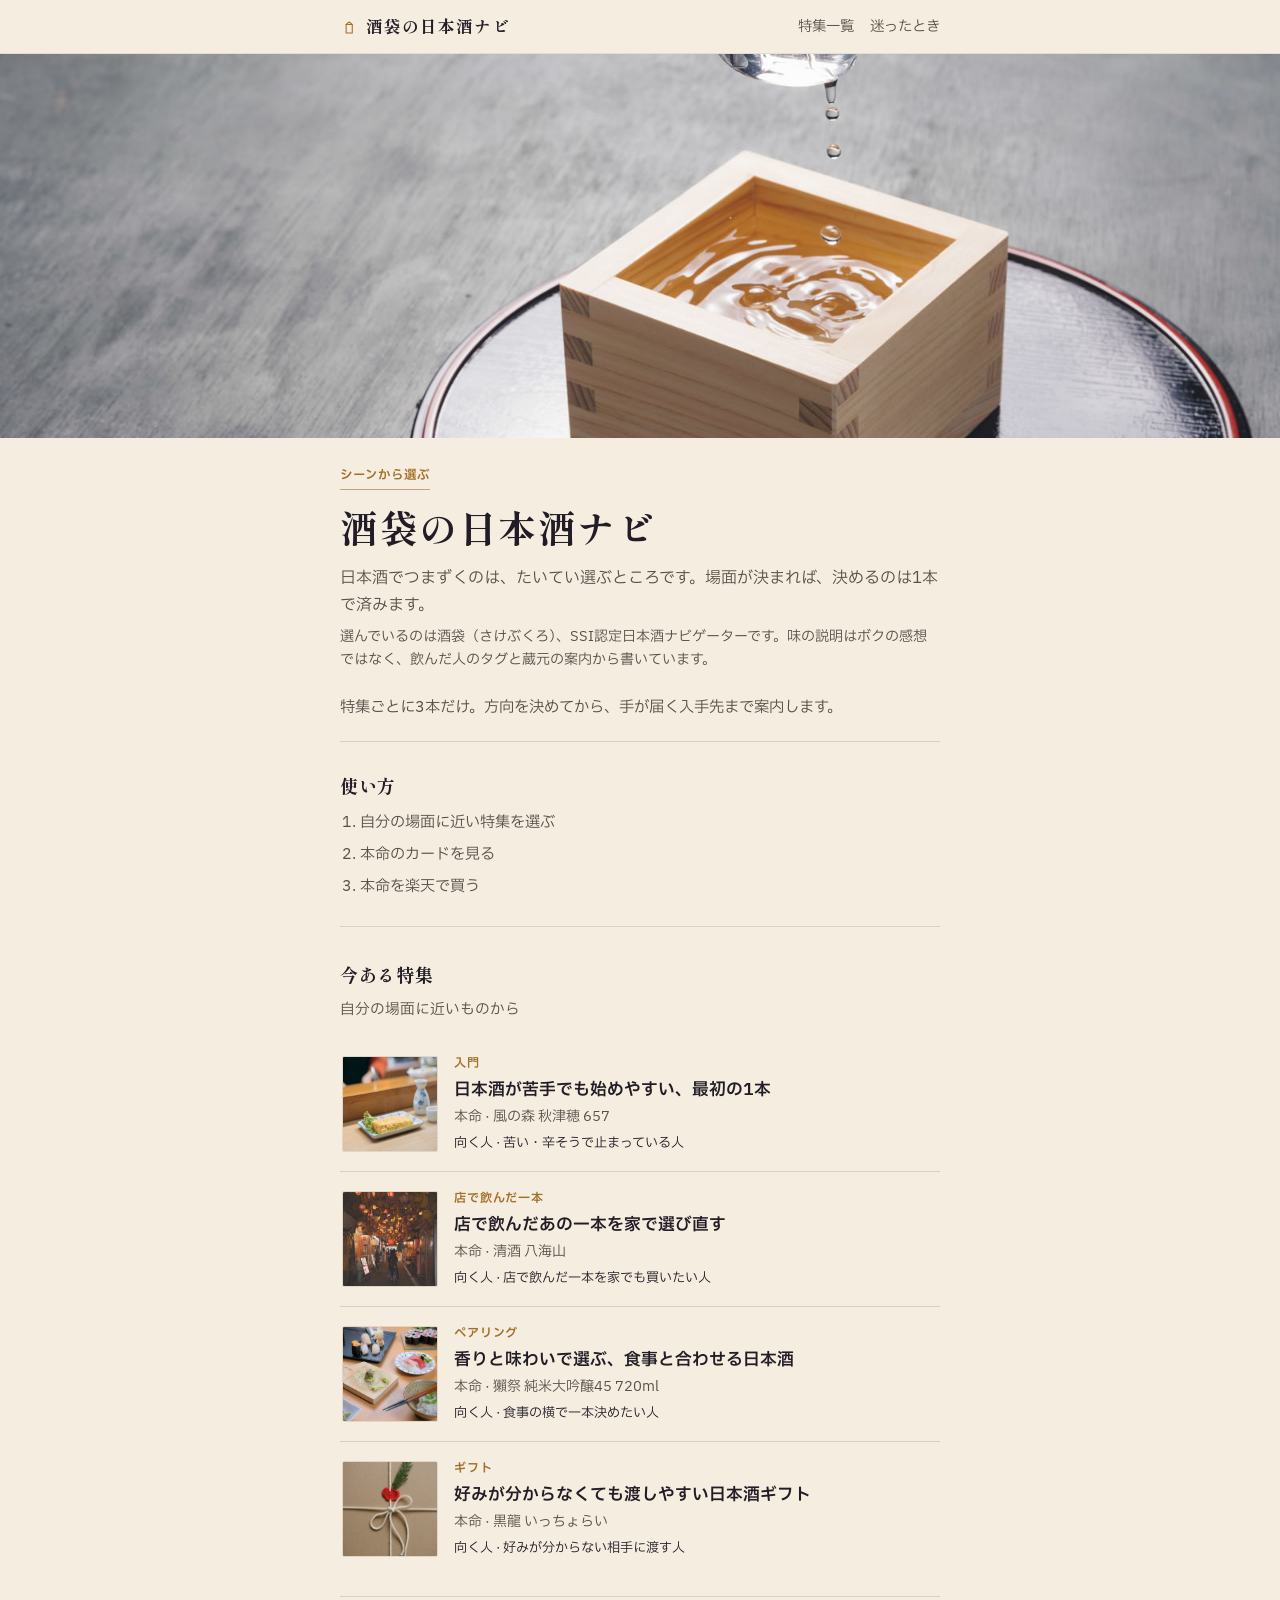
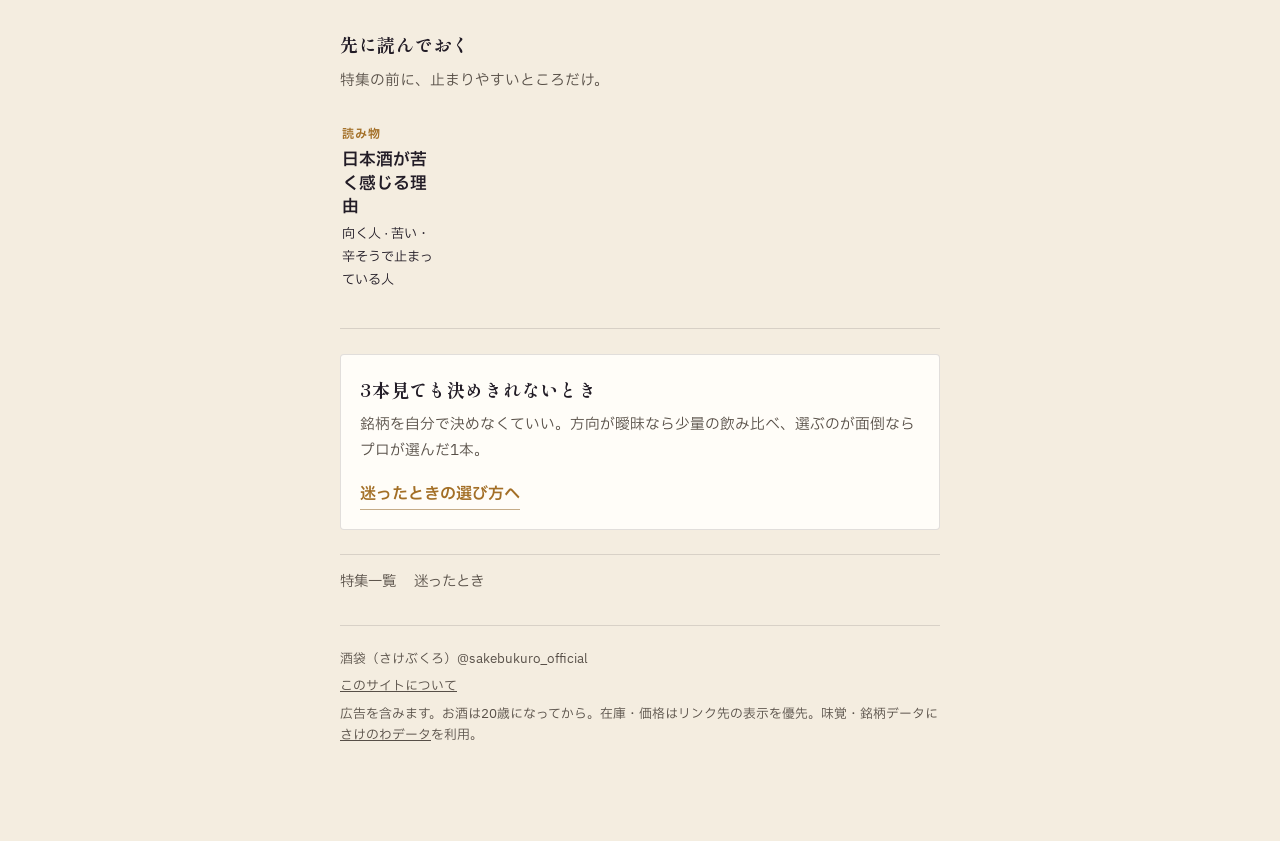
==== commit 2d48d756: "Publish Wave 11 and 12: about, pairing 720ml, guide article, hide summer sake from index. Co-authore" ====
--- a/index.html
+++ b/index.html
@@ -42,7 +42,7 @@
   <section class="hero">
     <span class="eyebrow-label">シーンから選ぶ</span>
     <h1 class="is-brand">酒袋の日本酒ナビ</h1>
-    <p class="hook">日本酒でつまずくのは、たいてい選ぶところです。今夜の場面に近い特集をひとつ開けば、決めるのは1本で済みます。</p>
+    <p class="hook">日本酒でつまずくのは、たいてい選ぶところです。場面が決まれば、決めるのは1本で済みます。</p>
   </section>
   <p class="face">選んでいるのは酒袋（さけぶくろ）、SSI認定日本酒ナビゲーターです。味の説明はボクの感想ではなく、飲んだ人のタグと蔵元の案内から書いています。</p>
   <section class="concept"><p>特集ごとに3本だけ。方向を決めてから、手が届く入手先まで案内します。</p></section>
@@ -52,12 +52,16 @@
     <p class="sub">自分の場面に近いものから</p>
     <a class="feature-row" href="./p/20260731-amayaguchi_nyumon-a70f2809.html"><div class="feature-thumb is-counter"><img src="./assets/scene-nyumon.jpg" alt="カウンターに並んだ厚焼き玉子と酒器" loading="lazy" width="160" height="160" /></div><span><span class="feature-scene">入門</span><span class="feature-title">日本酒が苦手でも始めやすい、最初の1本</span><span class="feature-note">本命 · 風の森 秋津穂 657</span><span class="feature-audience">向く人 · 苦い・辛そうで止まっている人</span></span></a>
 <a class="feature-row" href="./p/20260815-izakaya_to_home-mise-no-ippon.html"><div class="feature-thumb is-lanterns"><img src="./assets/scene-izakaya.jpg" alt="提灯の灯る飲み屋の路地" loading="lazy" width="160" height="160" /></div><span><span class="feature-scene">店で飲んだ一本</span><span class="feature-title">店で飲んだあの一本を家で選び直す</span><span class="feature-note">本命 · 清酒 八海山</span><span class="feature-audience">向く人 · 店で飲んだ一本を家でも買いたい人</span></span></a>
-<a class="feature-row" href="./p/20260803-pairing-da15f584.html"><div class="feature-thumb"><img src="./assets/scene-pairing.jpg" alt="寿司と刺身が並ぶ食卓" loading="lazy" width="160" height="160" /></div><span><span class="feature-scene">ペアリング</span><span class="feature-title">香りと味わいで選ぶ、食事と合わせる日本酒</span><span class="feature-note">本命 · 獺祭 純米大吟醸45 1800ml</span><span class="feature-audience">向く人 · 食事の横で一本決めたい人</span></span></a>
+<a class="feature-row" href="./p/20260803-pairing-da15f584.html"><div class="feature-thumb"><img src="./assets/scene-pairing.jpg" alt="寿司と刺身が並ぶ食卓" loading="lazy" width="160" height="160" /></div><span><span class="feature-scene">ペアリング</span><span class="feature-title">香りと味わいで選ぶ、食事と合わせる日本酒</span><span class="feature-note">本命 · 獺祭 純米大吟醸45 720ml</span><span class="feature-audience">向く人 · 食事の横で一本決めたい人</span></span></a>
 <a class="feature-row" href="./p/20260805-gift-3d81e2a9.html"><div class="feature-thumb is-portrait"><img src="./assets/scene-gift.jpg" alt="クラフト紙に紐と赤い封をした贈り物" loading="lazy" width="160" height="160" /></div><span><span class="feature-scene">ギフト</span><span class="feature-title">好みが分からなくても渡しやすい日本酒ギフト</span><span class="feature-note">本命 · 黒龍 いっちょらい</span><span class="feature-audience">向く人 · 好みが分からない相手に渡す人</span></span></a>
+  </section>
+  <section class="panel guides">
+    <h2>先に読んでおく</h2>
+    <p class="sub">特集の前に、止まりやすいところだけ。</p><a class="feature-row" href="./why-bitter.html"><span><span class="feature-scene">読み物</span><span class="feature-title">日本酒が苦く感じる理由</span><span class="feature-audience">向く人 · 苦い・辛そうで止まっている人</span></span></a>
   </section>
   <section class="panel escape-best">
     <h2>3本見ても決めきれないとき</h2>
-    <p class="sub">銘柄を自分で決めなくていい選択肢を置いています。</p><a class="escape-row" href="./best.html" data-nav="best">迷ったときの選び方へ</a>
+    <p class="sub">銘柄を自分で決めなくていい。方向が曖昧なら少量の飲み比べ、選ぶのが面倒ならプロが選んだ1本。</p><a class="escape-row" href="./best.html" data-nav="best">迷ったときの選び方へ</a>
   </section>
 
   <nav class="site-nav-end" aria-label="サイト内リンク">
@@ -66,6 +70,7 @@
   </nav>
 <footer class="footer">
   <p>酒袋（さけぶくろ）@sakebukuro_official</p>
+  <p><a href="./about.html" data-nav="about">このサイトについて</a></p>
   <p>広告を含みます。お酒は20歳になってから。在庫・価格はリンク先の表示を優先。味覚・銘柄データに<a href="https://sakenowa.com" rel="noopener">さけのわデータ</a>を利用。</p>
 </footer>
 </div>
@@ -78,8 +83,10 @@
     var local = location.protocol === 'file:' || location.hostname === '127.0.0.1' || location.hostname === 'localhost';
     var indexUrl = (!local && base) ? (base + '/') : (depth + 'index.html');
     var bestUrl = (!local && base) ? (base + '/best.html') : (depth + 'best.html');
+    var aboutUrl = (!local && base) ? (base + '/about.html') : (depth + 'about.html');
     document.querySelectorAll('[data-nav="index"]').forEach(function(a){ a.href = indexUrl; });
     document.querySelectorAll('[data-nav="best"]').forEach(function(a){ a.href = bestUrl; });
+    document.querySelectorAll('[data-nav="about"]').forEach(function(a){ a.href = aboutUrl; });
     var brand = document.getElementById('brand-home');
     if (brand) brand.href = indexUrl;
   })();
--- a/assets/site.css
+++ b/assets/site.css
@@ -264,6 +264,111 @@
   line-height: 1.75;
 }
 .stance p:last-child { margin-bottom: 0; }
+.sakebukuro-note {
+  margin: 1.15rem 0 1.7rem;
+  padding: 1.15rem 1.2rem 1.2rem;
+  border: 1px solid var(--line);
+  border-radius: 4px;
+  background: var(--paper);
+}
+.sakebukuro-note h2 {
+  font-family: "Shippori Mincho", serif;
+  font-size: 1.12rem;
+  font-weight: 700;
+  letter-spacing: 0.04em;
+  margin: 0 0 0.65rem;
+}
+.sakebukuro-note p {
+  margin: 0 0 0.65rem;
+  color: var(--muted);
+  font-size: 0.92rem;
+  line-height: 1.75;
+}
+.sakebukuro-note .note-lead {
+  color: var(--ink);
+  font-size: 0.95rem;
+}
+.sakebukuro-note p:last-child { margin-bottom: 0; }
+.sakebukuro-note summary {
+  font-family: "Shippori Mincho", serif;
+  font-size: 1.12rem;
+  font-weight: 700;
+  letter-spacing: 0.04em;
+  cursor: pointer;
+  list-style-position: outside;
+}
+.sakebukuro-note summary::-webkit-details-marker { color: var(--muted); }
+.feature-lead { margin-top: 0.75rem; }
+.hero-strip-price {
+  margin: 0.15rem 0 0;
+  font-size: 0.86rem;
+  font-weight: 600;
+  color: var(--ink);
+}
+.hero-strip-note {
+  margin: 0.2rem 0 0;
+  font-size: 0.82rem;
+  color: var(--muted);
+  line-height: 1.55;
+}
+.offer-not-for {
+  margin: 0.45rem 0 0;
+  font-size: 0.82rem;
+  color: var(--muted);
+  line-height: 1.55;
+}
+.offer-not-for .offer-fact-label {
+  display: block;
+  margin-bottom: 0.15rem;
+}
+.offer-more {
+  margin: 0.4rem 0 0;
+  font-size: 0.82rem;
+}
+.offer-more a { color: var(--muted); }
+.offer-more a:hover { color: var(--ink); }
+.bridge-self-use {
+  margin: 1.1rem 0 0.35rem;
+  font-size: 0.9rem;
+  color: var(--ink);
+  line-height: 1.65;
+}
+.chooser { margin: 0.4rem 0 1.4rem; }
+.chooser h2 { margin: 0 0 0.65rem; }
+.chooser-row {
+  display: block;
+  margin: 0 0 0.55rem;
+  padding: 0.85rem 1rem;
+  border: 1px solid var(--line);
+  border-radius: 4px;
+  background: var(--paper);
+  text-decoration: none;
+  color: var(--ink);
+  font-size: 0.94rem;
+  line-height: 1.55;
+}
+.chooser-row:hover { border-color: var(--accent); }
+.guide-cta {
+  margin: 1.4rem 0 0;
+}
+.guide-cta a {
+  display: block;
+  padding: 0.85rem 1rem;
+  border: 1px solid var(--line);
+  border-radius: 4px;
+  background: var(--paper);
+  text-decoration: none;
+  color: var(--ink);
+  font-size: 0.94rem;
+  line-height: 1.55;
+}
+.guide-cta a:hover { border-color: var(--accent); }
+.terms-note {
+  margin: 0 0 1.2rem;
+  font-size: 0.82rem;
+  color: var(--muted);
+  line-height: 1.6;
+}
 .criteria {
   margin: 0 0 1.6rem;
   padding: 0.9rem 0 1.2rem;
@@ -397,17 +502,26 @@
 }
 .hero-strip-escape a:hover { color: var(--ink); }
 
+.panel.escape-best {
+  margin: 1.15rem 0 0;
+  padding: 1.15rem 1.2rem 1.2rem;
+  border: 1px solid var(--line);
+  border-radius: 4px;
+  background: var(--paper);
+}
+.escape-best .sub {
+  margin: 0 0 0.7rem;
+}
 .escape-row {
-  display: block;
-  margin-top: 0.35rem;
-  padding: 0.85rem 0;
-  font-weight: 600;
-  text-decoration: none;
-  color: var(--ink);
+  display: inline-block;
+  margin-top: 0;
+  padding: 0.1rem 0;
+  font-weight: 600;
+  text-decoration: none;
+  color: var(--accent);
   border-bottom: 1px solid color-mix(in srgb, var(--accent) 45%, var(--line));
 }
-.escape-row:hover { border-color: var(--accent); }
-.escape-best .sub { margin-bottom: 0.2rem; }
+.escape-row:hover { border-color: var(--accent); color: var(--ink); }
 
 .compare {
   margin: 0 0 1.6rem;
@@ -575,13 +689,21 @@
 .feature-thumb,
 .offer-thumb {
   display: block;
+  overflow: hidden;
+  border-radius: 2px;
+  border: 1px solid var(--line-subtle);
+  text-decoration: none;
+}
+.feature-thumb {
   width: 96px;
   height: 96px;
-  overflow: hidden;
   background: var(--photo-bg);
-  border-radius: 2px;
-  border: 1px solid var(--line-subtle);
-  text-decoration: none;
+}
+.offer-thumb {
+  width: 150px;
+  height: 150px;
+  background: #fff;
+  padding: 0.45rem;
 }
 .feature-thumb img,
 .offer-thumb img {
@@ -589,10 +711,13 @@
   height: 100%;
   object-fit: contain;
   display: block;
-  background: var(--photo-bg);
 }
 .feature-thumb img {
   object-fit: cover;
+  background: var(--photo-bg);
+}
+.offer-thumb img {
+  background: #fff;
 }
 .feature-thumb.is-portrait img { object-position: 52% 58%; }
 .feature-thumb.is-lanterns img { object-position: 50% 18%; }
@@ -627,10 +752,14 @@
 
 .offer-row {
   display: grid;
-  grid-template-columns: 96px 1fr;
+  grid-template-columns: 120px 1fr;
   gap: 0.85rem;
   align-items: start;
   margin: 0.9rem 0;
+}
+.offer-row .offer-thumb {
+  width: 120px;
+  height: 120px;
 }
 .offer-body .btn { width: 100%; }
 .evergreen-bridge {
@@ -653,9 +782,9 @@
 }
 .offer-sales-head {
   display: grid;
-  grid-template-columns: 96px 1fr;
-  gap: 0.85rem;
-  align-items: start;
+  grid-template-columns: 150px 1fr;
+  gap: 1rem;
+  align-items: center;
   margin-bottom: 0.85rem;
 }
 .offer-sales h3 {
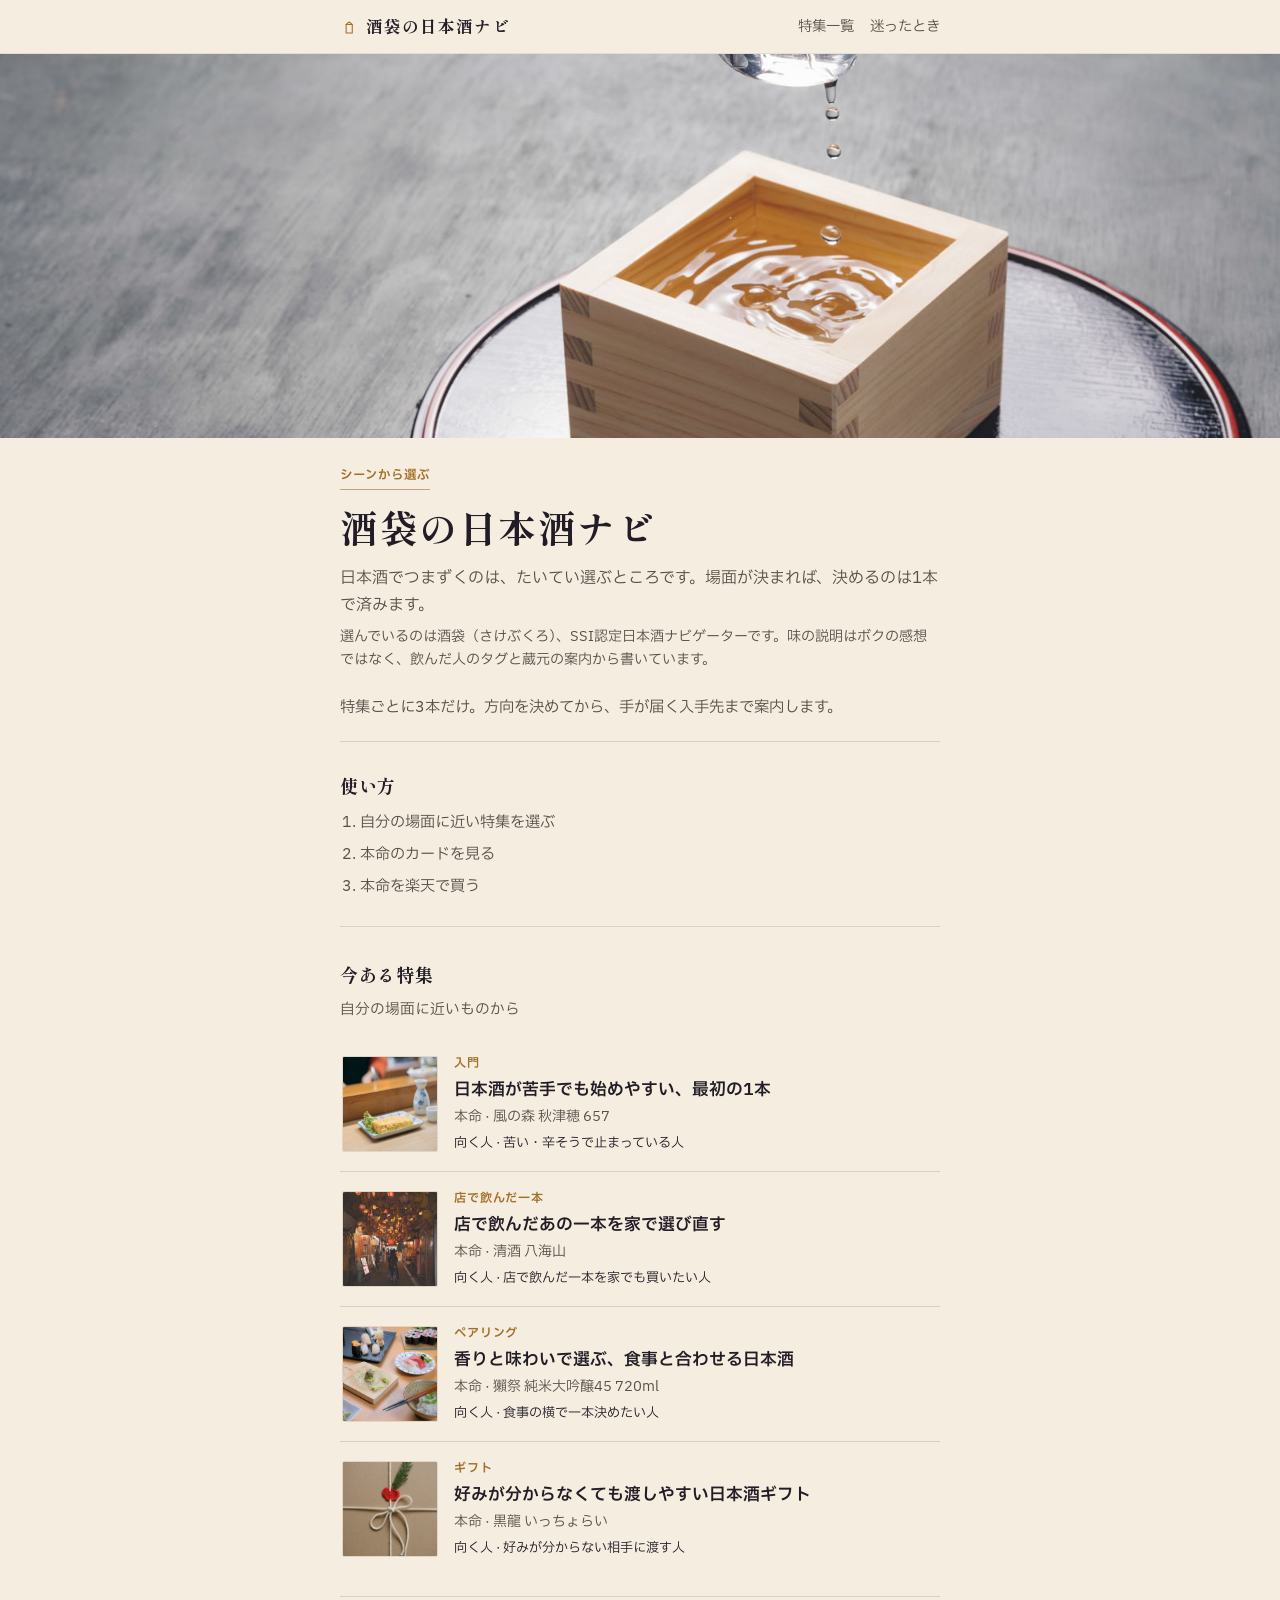
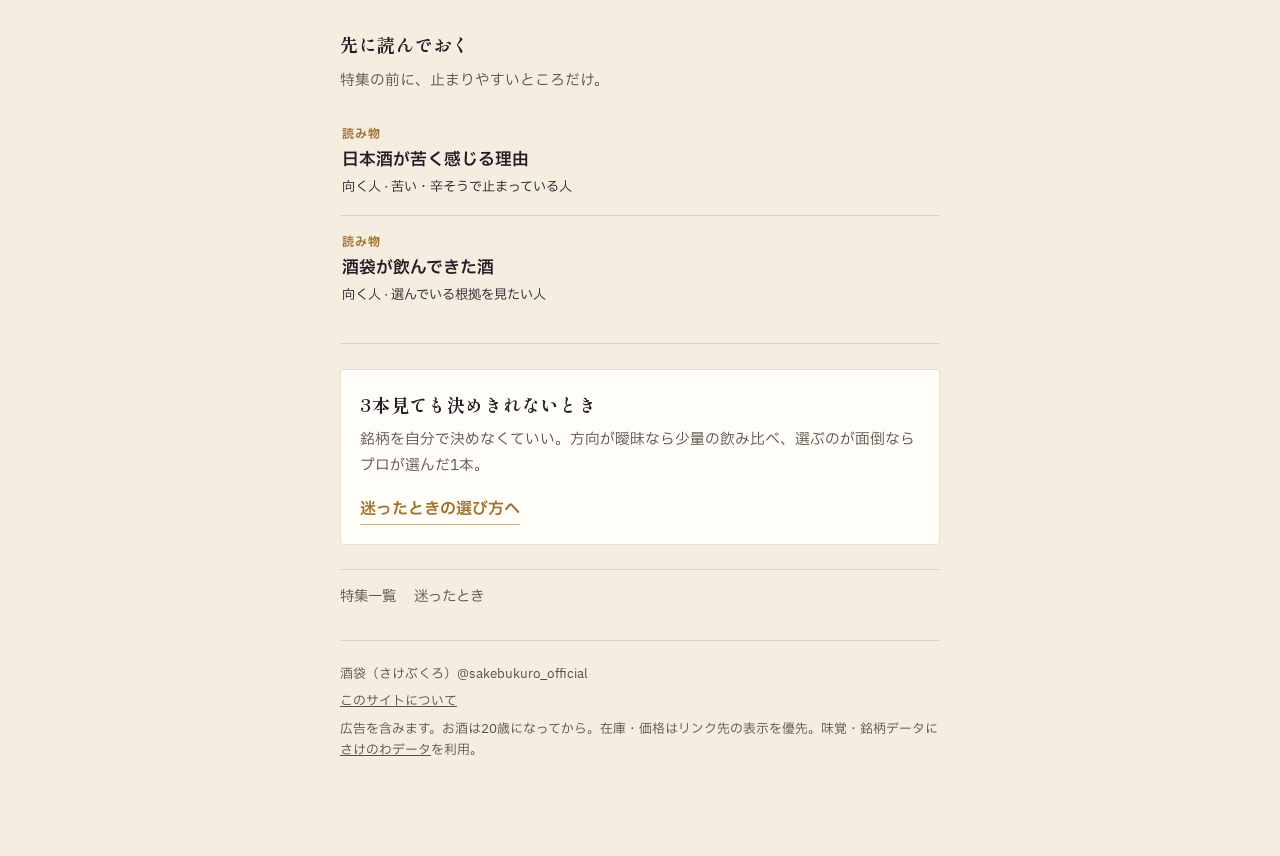
==== commit aa0f26e0: "Publish the drinking-history guide and fix text-only rows on the index. Co-authored-by: Cursor <curs" ====
--- a/index.html
+++ b/index.html
@@ -57,7 +57,7 @@
   </section>
   <section class="panel guides">
     <h2>先に読んでおく</h2>
-    <p class="sub">特集の前に、止まりやすいところだけ。</p><a class="feature-row" href="./why-bitter.html"><span><span class="feature-scene">読み物</span><span class="feature-title">日本酒が苦く感じる理由</span><span class="feature-audience">向く人 · 苦い・辛そうで止まっている人</span></span></a>
+    <p class="sub">特集の前に、止まりやすいところだけ。</p><a class="feature-row is-text" href="./why-bitter.html"><span><span class="feature-scene">読み物</span><span class="feature-title">日本酒が苦く感じる理由</span><span class="feature-audience">向く人 · 苦い・辛そうで止まっている人</span></span></a><a class="feature-row is-text" href="./drank.html"><span><span class="feature-scene">読み物</span><span class="feature-title">酒袋が飲んできた酒</span><span class="feature-audience">向く人 · 選んでいる根拠を見たい人</span></span></a>
   </section>
   <section class="panel escape-best">
     <h2>3本見ても決めきれないとき</h2>
--- a/assets/site.css
+++ b/assets/site.css
@@ -363,6 +363,37 @@
   line-height: 1.55;
 }
 .guide-cta a:hover { border-color: var(--accent); }
+.drank {
+  margin: 0 0 1.6rem;
+  padding: 0.2rem 0 1.2rem;
+  border-bottom: 1px solid var(--line);
+}
+.drank h2 {
+  font-family: "Shippori Mincho", serif;
+  font-size: 1.12rem;
+  font-weight: 700;
+  letter-spacing: 0.04em;
+  margin: 0 0 0.45rem;
+}
+.drank .sub { margin: 0 0 0.55rem; color: var(--muted); font-size: 0.92rem; }
+.drank-count {
+  margin: 0 0 0.85rem;
+  font-size: 0.86rem;
+  color: var(--muted);
+}
+.drank-list {
+  display: flex;
+  flex-wrap: wrap;
+  gap: 0.35rem 0.85rem;
+  margin: 0;
+  padding: 0;
+  list-style: none;
+}
+.drank-list li {
+  font-size: 0.92rem;
+  line-height: 1.55;
+  color: var(--ink);
+}
 .terms-note {
   margin: 0 0 1.2rem;
   font-size: 0.82rem;
@@ -681,6 +712,9 @@
   color: inherit;
   border-radius: 0;
   transition: background-color 0.15s ease;
+}
+.feature-row.is-text {
+  grid-template-columns: 1fr;
 }
 .feature-row:hover {
   background-color: rgba(163, 111, 38, 0.05);
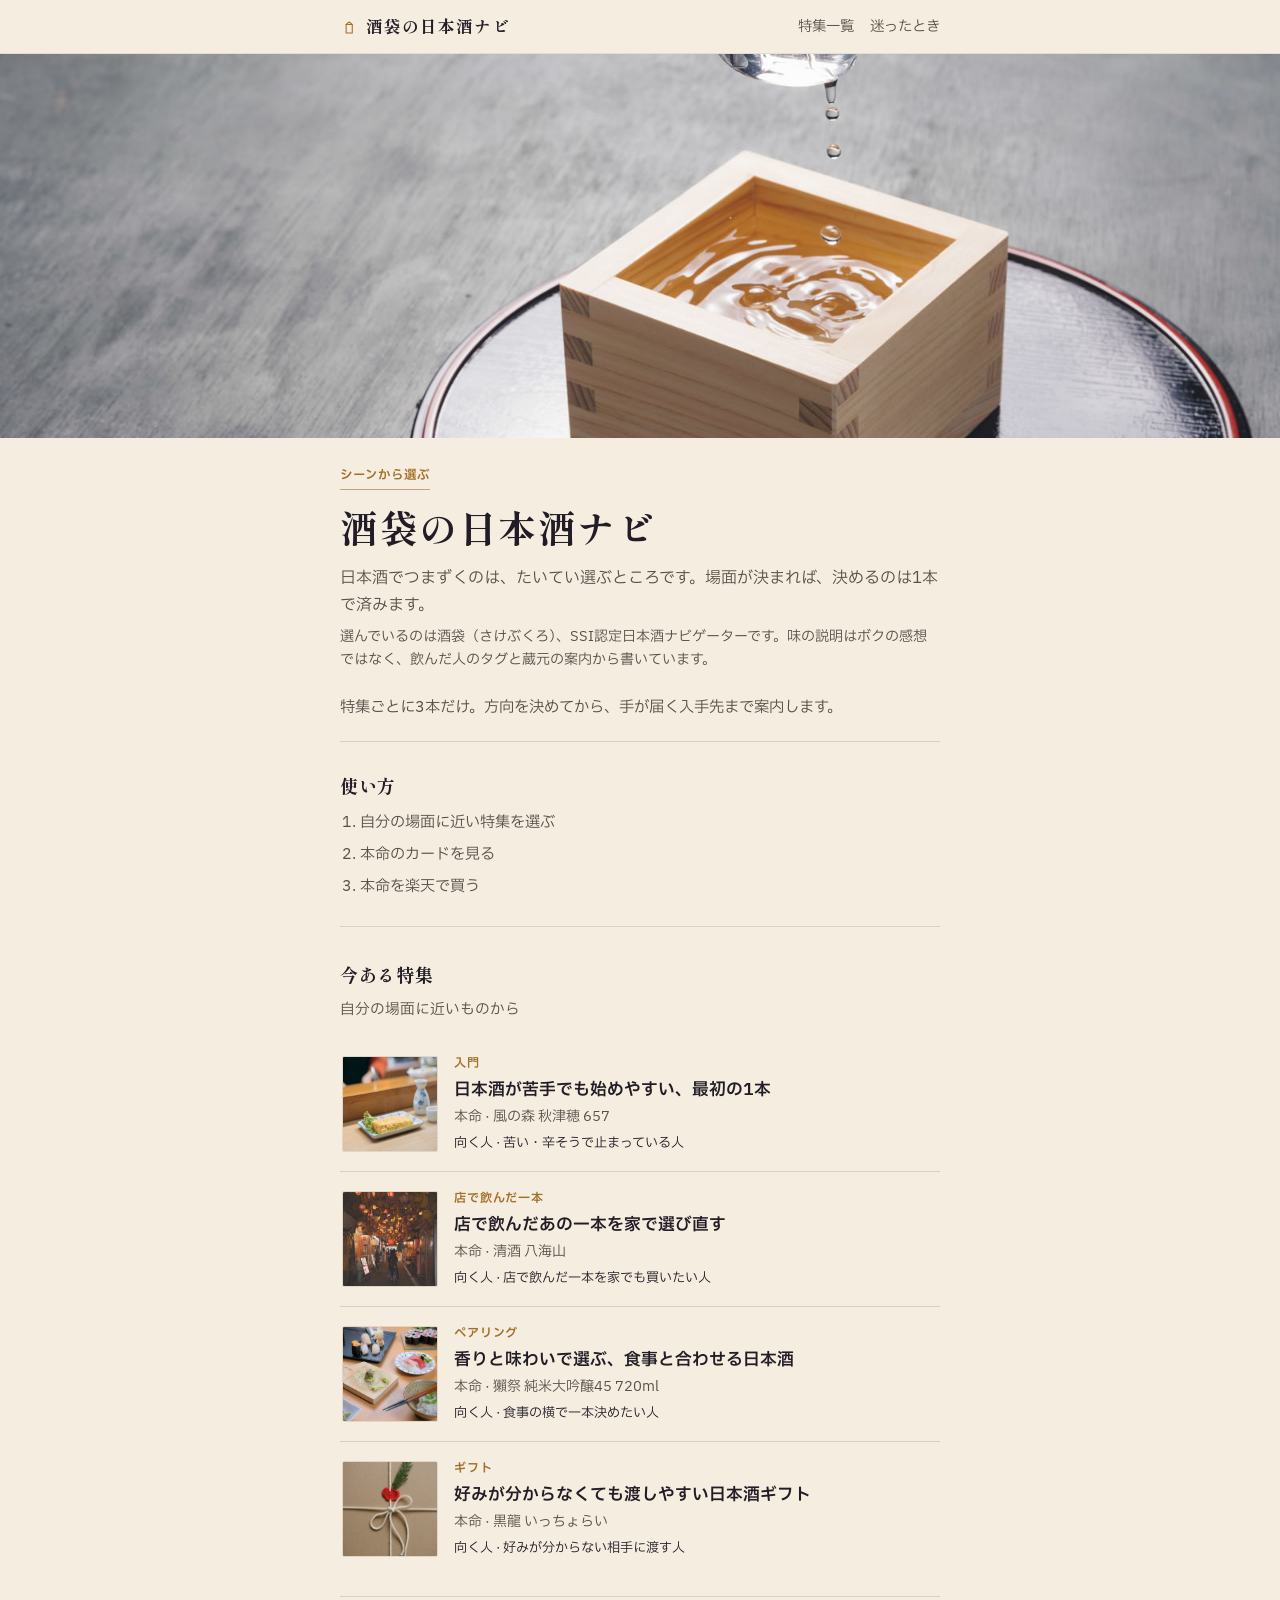
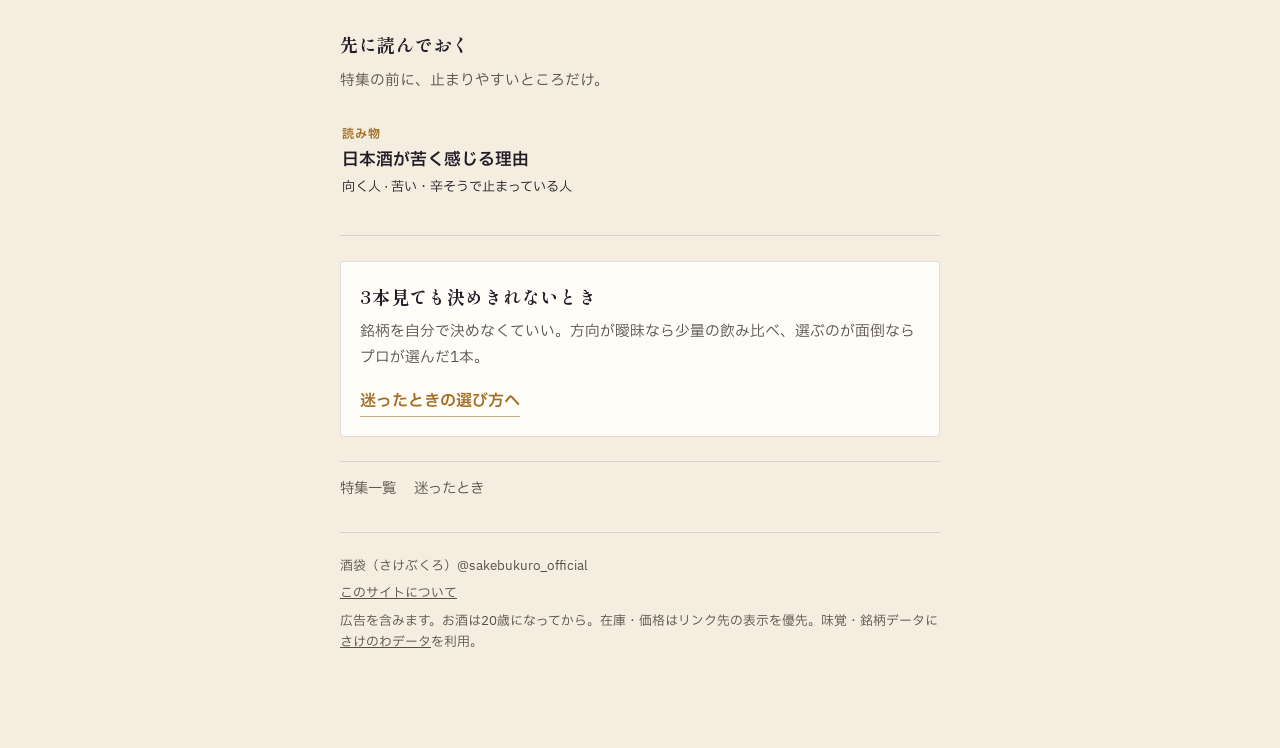
==== commit 6cadfade: "Publish remade about and drank pages so each has a clear job. Co-authored-by: Cursor <cursoragent@cu" ====
--- a/index.html
+++ b/index.html
@@ -57,7 +57,7 @@
   </section>
   <section class="panel guides">
     <h2>先に読んでおく</h2>
-    <p class="sub">特集の前に、止まりやすいところだけ。</p><a class="feature-row is-text" href="./why-bitter.html"><span><span class="feature-scene">読み物</span><span class="feature-title">日本酒が苦く感じる理由</span><span class="feature-audience">向く人 · 苦い・辛そうで止まっている人</span></span></a><a class="feature-row is-text" href="./drank.html"><span><span class="feature-scene">読み物</span><span class="feature-title">酒袋が飲んできた酒</span><span class="feature-audience">向く人 · 選んでいる根拠を見たい人</span></span></a>
+    <p class="sub">特集の前に、止まりやすいところだけ。</p><a class="feature-row is-text" href="./why-bitter.html"><span><span class="feature-scene">読み物</span><span class="feature-title">日本酒が苦く感じる理由</span><span class="feature-audience">向く人 · 苦い・辛そうで止まっている人</span></span></a>
   </section>
   <section class="panel escape-best">
     <h2>3本見ても決めきれないとき</h2>
--- a/assets/site.css
+++ b/assets/site.css
@@ -351,6 +351,9 @@
 .guide-cta {
   margin: 1.4rem 0 0;
 }
+.guide-cta + .guide-cta {
+  margin-top: 0.55rem;
+}
 .guide-cta a {
   display: block;
   padding: 0.85rem 1rem;
@@ -363,6 +366,22 @@
   line-height: 1.55;
 }
 .guide-cta a:hover { border-color: var(--accent); }
+.guide-cta.is-quiet {
+  margin-top: 1.1rem;
+}
+.guide-cta.is-quiet a {
+  display: inline;
+  padding: 0;
+  border: none;
+  background: transparent;
+  color: var(--muted);
+  font-size: 0.9rem;
+  border-bottom: 1px solid transparent;
+}
+.guide-cta.is-quiet a:hover {
+  border-color: var(--accent);
+  color: var(--ink);
+}
 .drank {
   margin: 0 0 1.6rem;
   padding: 0.2rem 0 1.2rem;
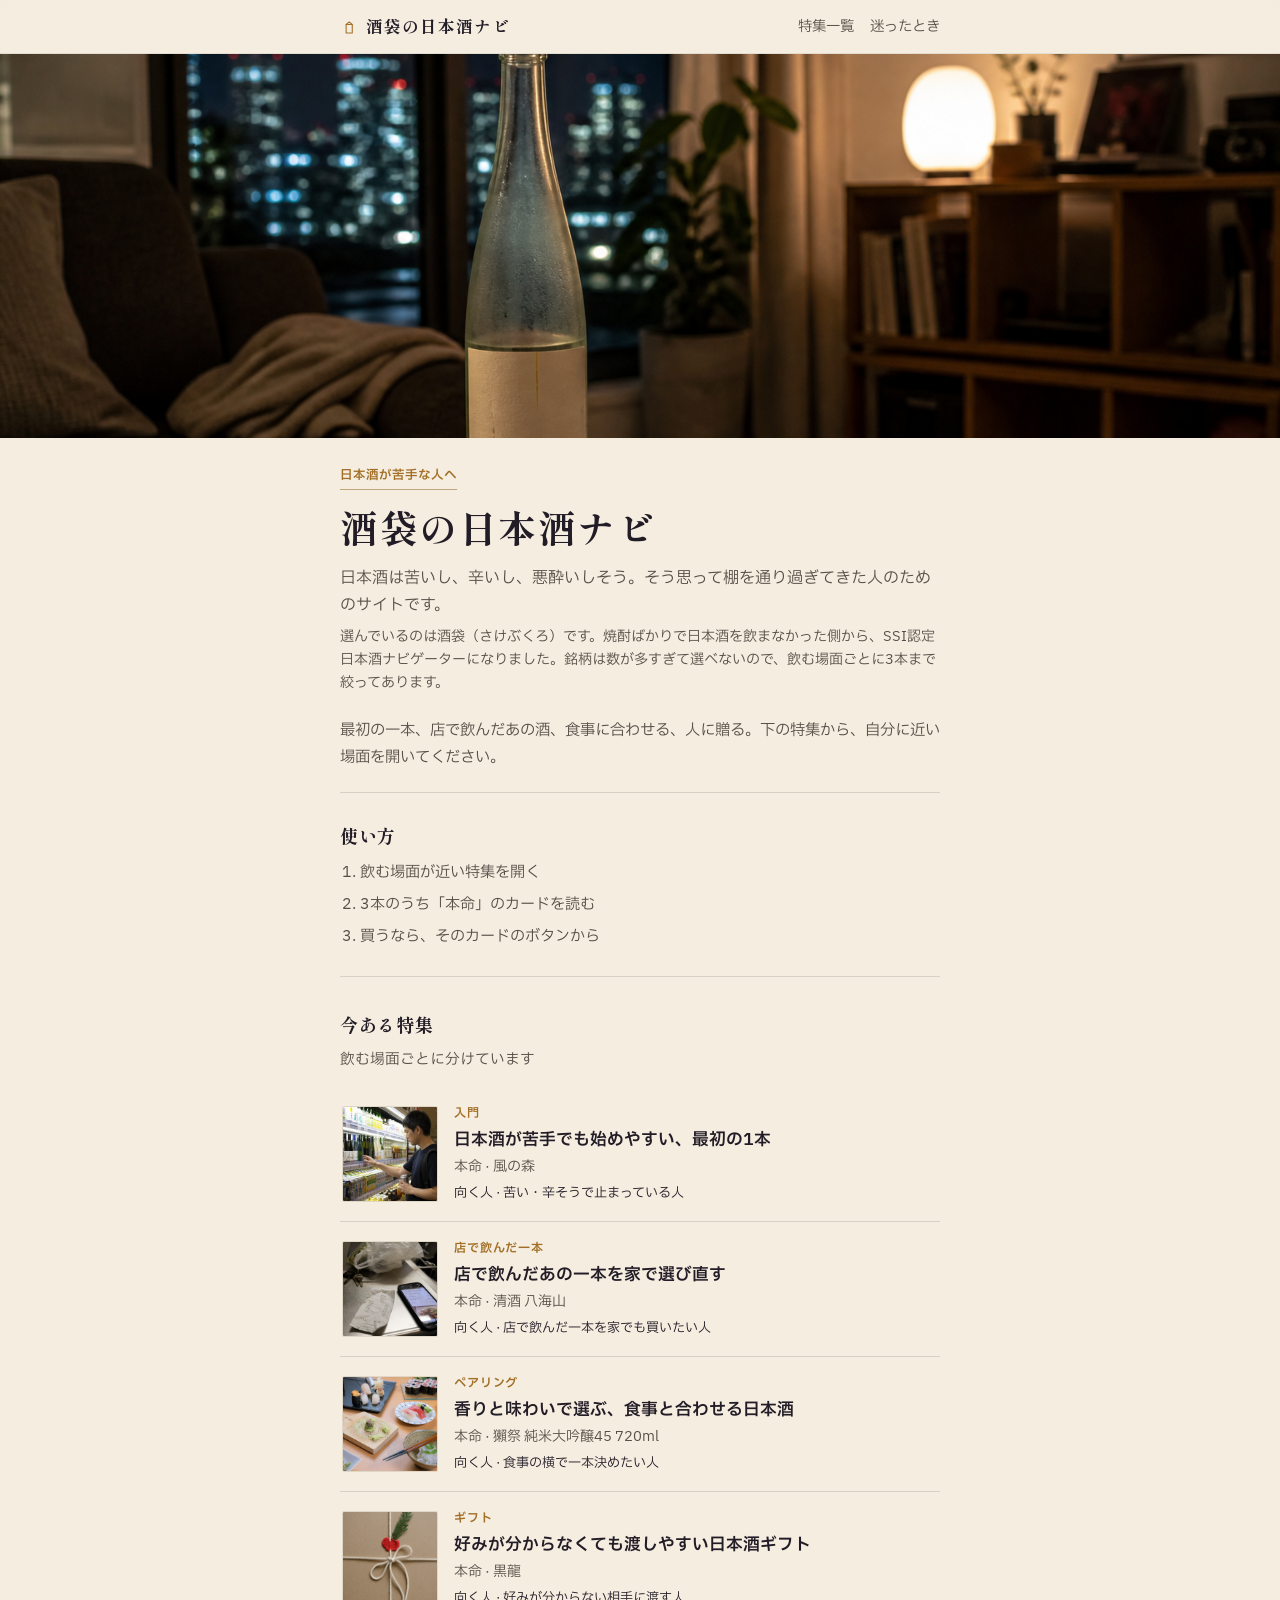
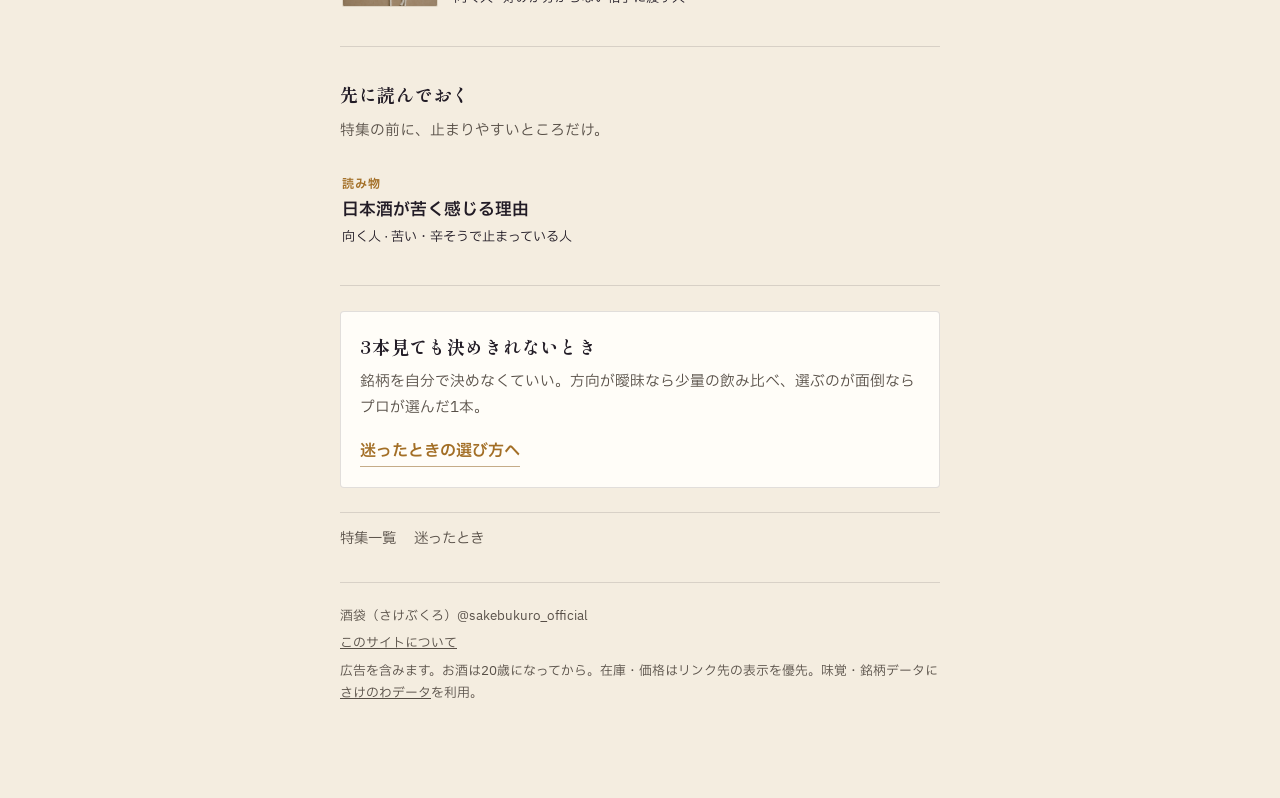
==== commit cd3aa596: "トップと特集本文を、単体で意味が取れる文に差し替え Co-authored-by: Cursor <cursoragent@cursor.com>" ====
--- a/index.html
+++ b/index.html
@@ -35,25 +35,25 @@
   </div>
 </header>
 <figure class="hero-bleed">
-  <img src="./assets/scene-index.jpg" alt="升に注がれる日本酒" width="1600" height="1067" />
+  <img src="./assets/scene-index.jpg" alt="夜のテーブルに置いた、今の造りの一本" width="1600" height="1067" />
 </figure>
 <div class="shell" id="main">
 
   <section class="hero">
-    <span class="eyebrow-label">シーンから選ぶ</span>
+    <span class="eyebrow-label">日本酒が苦手な人へ</span>
     <h1 class="is-brand">酒袋の日本酒ナビ</h1>
-    <p class="hook">日本酒でつまずくのは、たいてい選ぶところです。場面が決まれば、決めるのは1本で済みます。</p>
+    <p class="hook">日本酒は苦いし、辛いし、悪酔いしそう。そう思って棚を通り過ぎてきた人のためのサイトです。</p>
   </section>
-  <p class="face">選んでいるのは酒袋（さけぶくろ）、SSI認定日本酒ナビゲーターです。味の説明はボクの感想ではなく、飲んだ人のタグと蔵元の案内から書いています。</p>
-  <section class="concept"><p>特集ごとに3本だけ。方向を決めてから、手が届く入手先まで案内します。</p></section>
-  <section class="howto"><h2>使い方</h2><ol><li>自分の場面に近い特集を選ぶ</li><li>本命のカードを見る</li><li>本命を楽天で買う</li></ol></section>
+  <p class="face">選んでいるのは酒袋（さけぶくろ）です。焼酎ばかりで日本酒を飲まなかった側から、SSI認定日本酒ナビゲーターになりました。銘柄は数が多すぎて選べないので、飲む場面ごとに3本まで絞ってあります。</p>
+  <section class="concept"><p>最初の一本、店で飲んだあの酒、食事に合わせる、人に贈る。下の特集から、自分に近い場面を開いてください。</p></section>
+  <section class="howto"><h2>使い方</h2><ol><li>飲む場面が近い特集を開く</li><li>3本のうち「本命」のカードを読む</li><li>買うなら、そのカードのボタンから</li></ol></section>
   <section class="panel">
     <h2>今ある特集</h2>
-    <p class="sub">自分の場面に近いものから</p>
-    <a class="feature-row" href="./p/20260731-amayaguchi_nyumon-a70f2809.html"><div class="feature-thumb is-counter"><img src="./assets/scene-nyumon.jpg" alt="カウンターに並んだ厚焼き玉子と酒器" loading="lazy" width="160" height="160" /></div><span><span class="feature-scene">入門</span><span class="feature-title">日本酒が苦手でも始めやすい、最初の1本</span><span class="feature-note">本命 · 風の森 秋津穂 657</span><span class="feature-audience">向く人 · 苦い・辛そうで止まっている人</span></span></a>
-<a class="feature-row" href="./p/20260815-izakaya_to_home-mise-no-ippon.html"><div class="feature-thumb is-lanterns"><img src="./assets/scene-izakaya.jpg" alt="提灯の灯る飲み屋の路地" loading="lazy" width="160" height="160" /></div><span><span class="feature-scene">店で飲んだ一本</span><span class="feature-title">店で飲んだあの一本を家で選び直す</span><span class="feature-note">本命 · 清酒 八海山</span><span class="feature-audience">向く人 · 店で飲んだ一本を家でも買いたい人</span></span></a>
+    <p class="sub">飲む場面ごとに分けています</p>
+    <a class="feature-row" href="./p/20260731-amayaguchi_nyumon-a70f2809.html"><div class="feature-thumb"><img src="./assets/scene-nyumon.jpg" alt="店の冷蔵棚の前で、缶と瓶のあいだで手が止まる" loading="lazy" width="160" height="160" /></div><span><span class="feature-scene">入門</span><span class="feature-title">日本酒が苦手でも始めやすい、最初の1本</span><span class="feature-note">本命 · 風の森</span><span class="feature-audience">向く人 · 苦い・辛そうで止まっている人</span></span></a>
+<a class="feature-row" href="./p/20260815-izakaya_to_home-mise-no-ippon.html"><div class="feature-thumb"><img src="./assets/scene-izakaya.jpg" alt="家に持ち帰ったレシートと、メニューの写真" loading="lazy" width="160" height="160" /></div><span><span class="feature-scene">店で飲んだ一本</span><span class="feature-title">店で飲んだあの一本を家で選び直す</span><span class="feature-note">本命 · 清酒 八海山</span><span class="feature-audience">向く人 · 店で飲んだ一本を家でも買いたい人</span></span></a>
 <a class="feature-row" href="./p/20260803-pairing-da15f584.html"><div class="feature-thumb"><img src="./assets/scene-pairing.jpg" alt="寿司と刺身が並ぶ食卓" loading="lazy" width="160" height="160" /></div><span><span class="feature-scene">ペアリング</span><span class="feature-title">香りと味わいで選ぶ、食事と合わせる日本酒</span><span class="feature-note">本命 · 獺祭 純米大吟醸45 720ml</span><span class="feature-audience">向く人 · 食事の横で一本決めたい人</span></span></a>
-<a class="feature-row" href="./p/20260805-gift-3d81e2a9.html"><div class="feature-thumb is-portrait"><img src="./assets/scene-gift.jpg" alt="クラフト紙に紐と赤い封をした贈り物" loading="lazy" width="160" height="160" /></div><span><span class="feature-scene">ギフト</span><span class="feature-title">好みが分からなくても渡しやすい日本酒ギフト</span><span class="feature-note">本命 · 黒龍 いっちょらい</span><span class="feature-audience">向く人 · 好みが分からない相手に渡す人</span></span></a>
+<a class="feature-row" href="./p/20260805-gift-3d81e2a9.html"><div class="feature-thumb is-portrait"><img src="./assets/scene-gift.jpg" alt="クラフト紙に紐と赤い封をした贈り物" loading="lazy" width="160" height="160" /></div><span><span class="feature-scene">ギフト</span><span class="feature-title">好みが分からなくても渡しやすい日本酒ギフト</span><span class="feature-note">本命 · 黒龍</span><span class="feature-audience">向く人 · 好みが分からない相手に渡す人</span></span></a>
   </section>
   <section class="panel guides">
     <h2>先に読んでおく</h2>
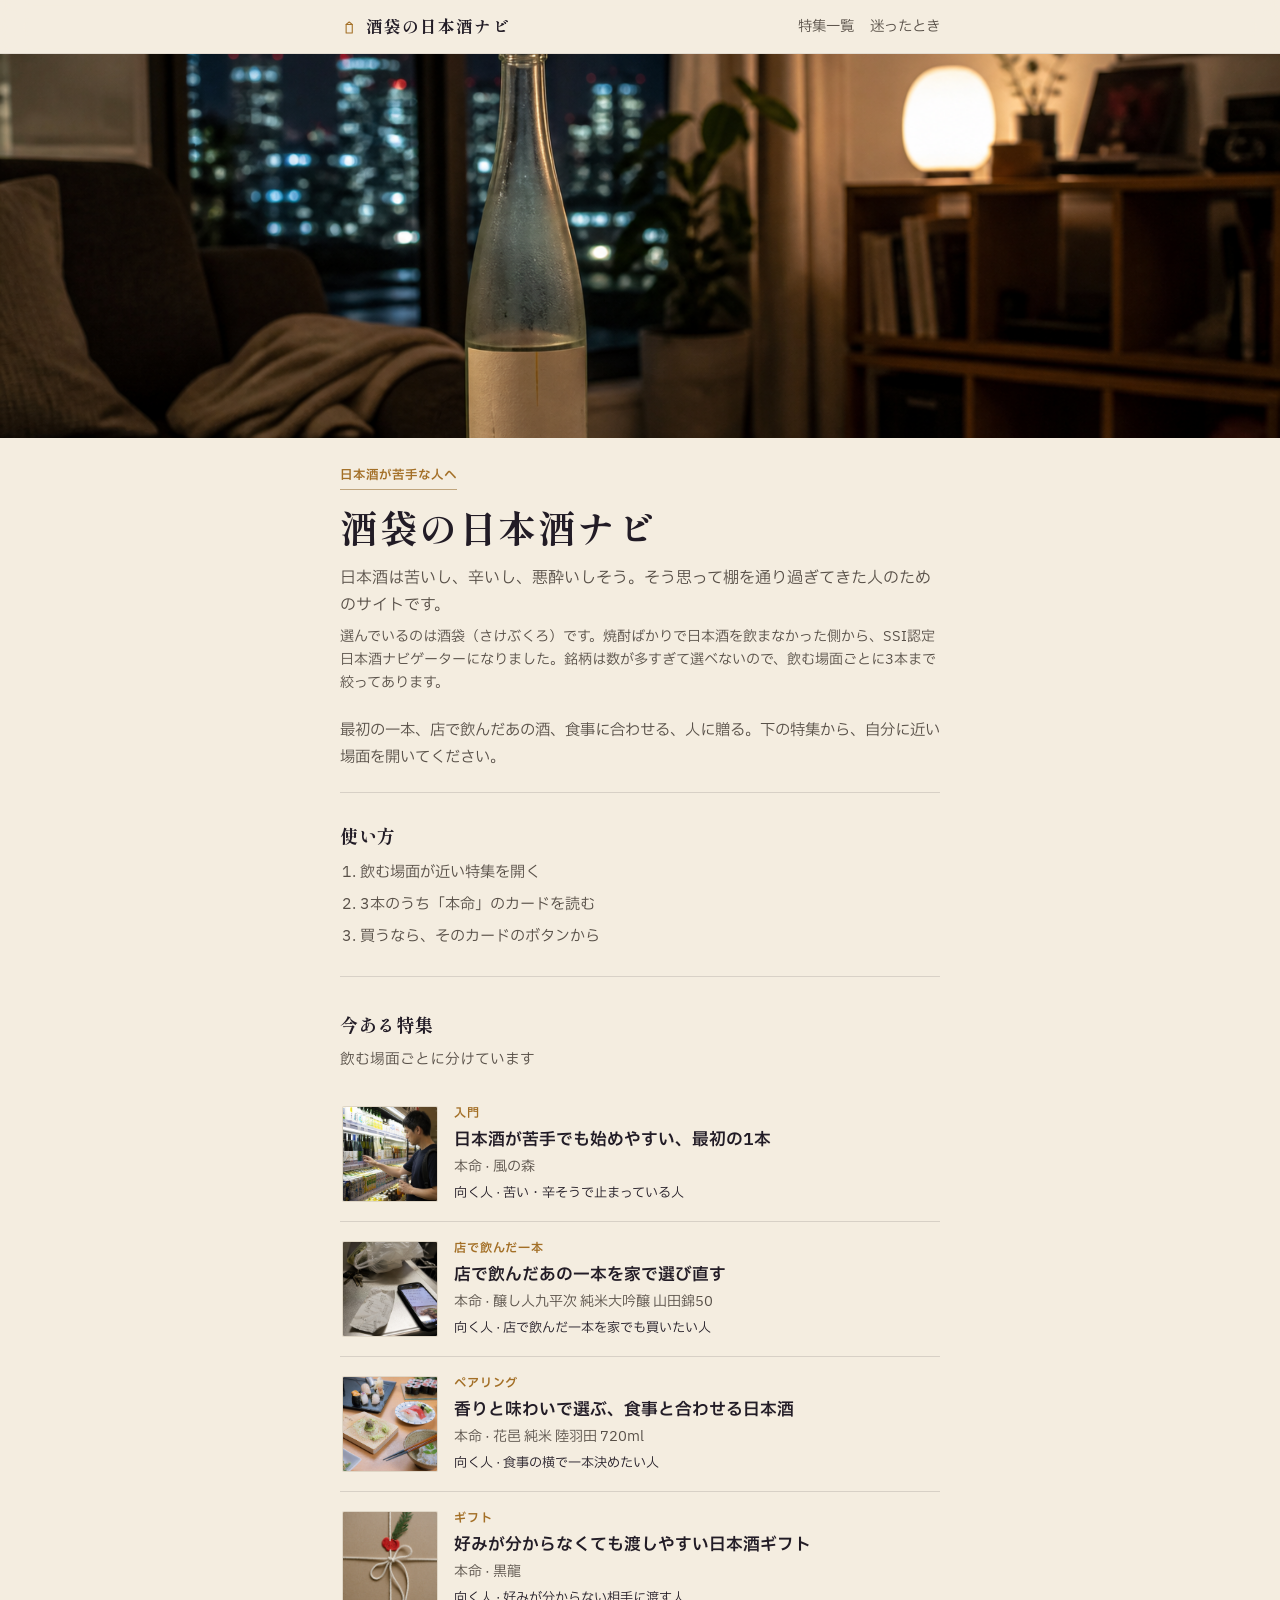
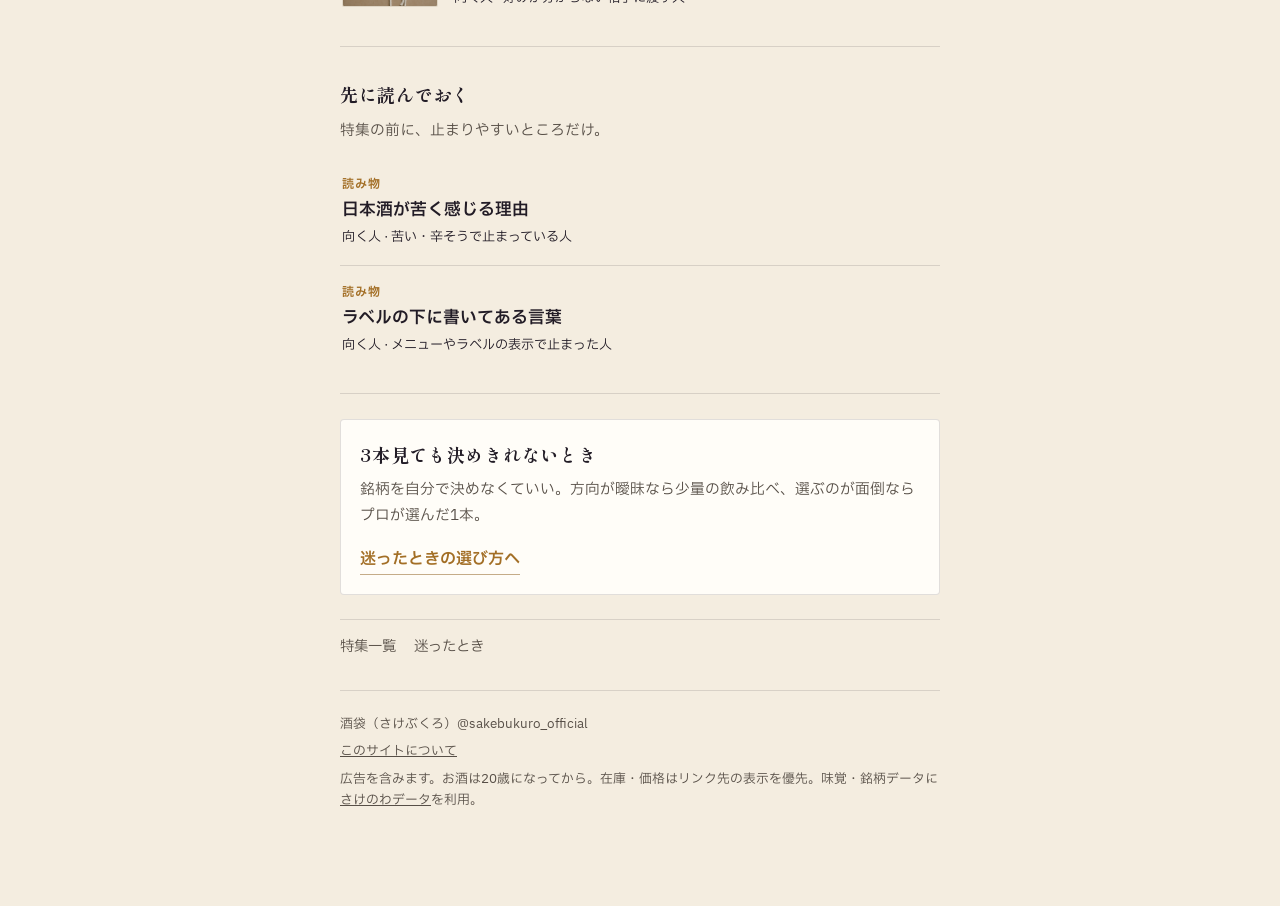
==== commit 0911ce89: "店とペアリングの本文を直し、ラベルの言葉の読み物を公開する。 Co-authored-by: Cursor <cursoragent@cursor.com>" ====
--- a/index.html
+++ b/index.html
@@ -51,13 +51,13 @@
     <h2>今ある特集</h2>
     <p class="sub">飲む場面ごとに分けています</p>
     <a class="feature-row" href="./p/20260731-amayaguchi_nyumon-a70f2809.html"><div class="feature-thumb"><img src="./assets/scene-nyumon.jpg" alt="店の冷蔵棚の前で、缶と瓶のあいだで手が止まる" loading="lazy" width="160" height="160" /></div><span><span class="feature-scene">入門</span><span class="feature-title">日本酒が苦手でも始めやすい、最初の1本</span><span class="feature-note">本命 · 風の森</span><span class="feature-audience">向く人 · 苦い・辛そうで止まっている人</span></span></a>
-<a class="feature-row" href="./p/20260815-izakaya_to_home-mise-no-ippon.html"><div class="feature-thumb"><img src="./assets/scene-izakaya.jpg" alt="家に持ち帰ったレシートと、メニューの写真" loading="lazy" width="160" height="160" /></div><span><span class="feature-scene">店で飲んだ一本</span><span class="feature-title">店で飲んだあの一本を家で選び直す</span><span class="feature-note">本命 · 清酒 八海山</span><span class="feature-audience">向く人 · 店で飲んだ一本を家でも買いたい人</span></span></a>
-<a class="feature-row" href="./p/20260803-pairing-da15f584.html"><div class="feature-thumb"><img src="./assets/scene-pairing.jpg" alt="寿司と刺身が並ぶ食卓" loading="lazy" width="160" height="160" /></div><span><span class="feature-scene">ペアリング</span><span class="feature-title">香りと味わいで選ぶ、食事と合わせる日本酒</span><span class="feature-note">本命 · 獺祭 純米大吟醸45 720ml</span><span class="feature-audience">向く人 · 食事の横で一本決めたい人</span></span></a>
+<a class="feature-row" href="./p/20260815-izakaya_to_home-mise-no-ippon.html"><div class="feature-thumb"><img src="./assets/scene-izakaya.jpg" alt="家に持ち帰ったレシートと、メニューの写真" loading="lazy" width="160" height="160" /></div><span><span class="feature-scene">店で飲んだ一本</span><span class="feature-title">店で飲んだあの一本を家で選び直す</span><span class="feature-note">本命 · 醸し人九平次 純米大吟醸 山田錦50</span><span class="feature-audience">向く人 · 店で飲んだ一本を家でも買いたい人</span></span></a>
+<a class="feature-row" href="./p/20260803-pairing-da15f584.html"><div class="feature-thumb"><img src="./assets/scene-pairing.jpg" alt="寿司と刺身が並ぶ食卓" loading="lazy" width="160" height="160" /></div><span><span class="feature-scene">ペアリング</span><span class="feature-title">香りと味わいで選ぶ、食事と合わせる日本酒</span><span class="feature-note">本命 · 花邑 純米 陸羽田 720ml</span><span class="feature-audience">向く人 · 食事の横で一本決めたい人</span></span></a>
 <a class="feature-row" href="./p/20260805-gift-3d81e2a9.html"><div class="feature-thumb is-portrait"><img src="./assets/scene-gift.jpg" alt="クラフト紙に紐と赤い封をした贈り物" loading="lazy" width="160" height="160" /></div><span><span class="feature-scene">ギフト</span><span class="feature-title">好みが分からなくても渡しやすい日本酒ギフト</span><span class="feature-note">本命 · 黒龍</span><span class="feature-audience">向く人 · 好みが分からない相手に渡す人</span></span></a>
   </section>
   <section class="panel guides">
     <h2>先に読んでおく</h2>
-    <p class="sub">特集の前に、止まりやすいところだけ。</p><a class="feature-row is-text" href="./why-bitter.html"><span><span class="feature-scene">読み物</span><span class="feature-title">日本酒が苦く感じる理由</span><span class="feature-audience">向く人 · 苦い・辛そうで止まっている人</span></span></a>
+    <p class="sub">特集の前に、止まりやすいところだけ。</p><a class="feature-row is-text" href="./why-bitter.html"><span><span class="feature-scene">読み物</span><span class="feature-title">日本酒が苦く感じる理由</span><span class="feature-audience">向く人 · 苦い・辛そうで止まっている人</span></span></a><a class="feature-row is-text" href="./label-words.html"><span><span class="feature-scene">読み物</span><span class="feature-title">ラベルの下に書いてある言葉</span><span class="feature-audience">向く人 · メニューやラベルの表示で止まった人</span></span></a>
   </section>
   <section class="panel escape-best">
     <h2>3本見ても決めきれないとき</h2>
